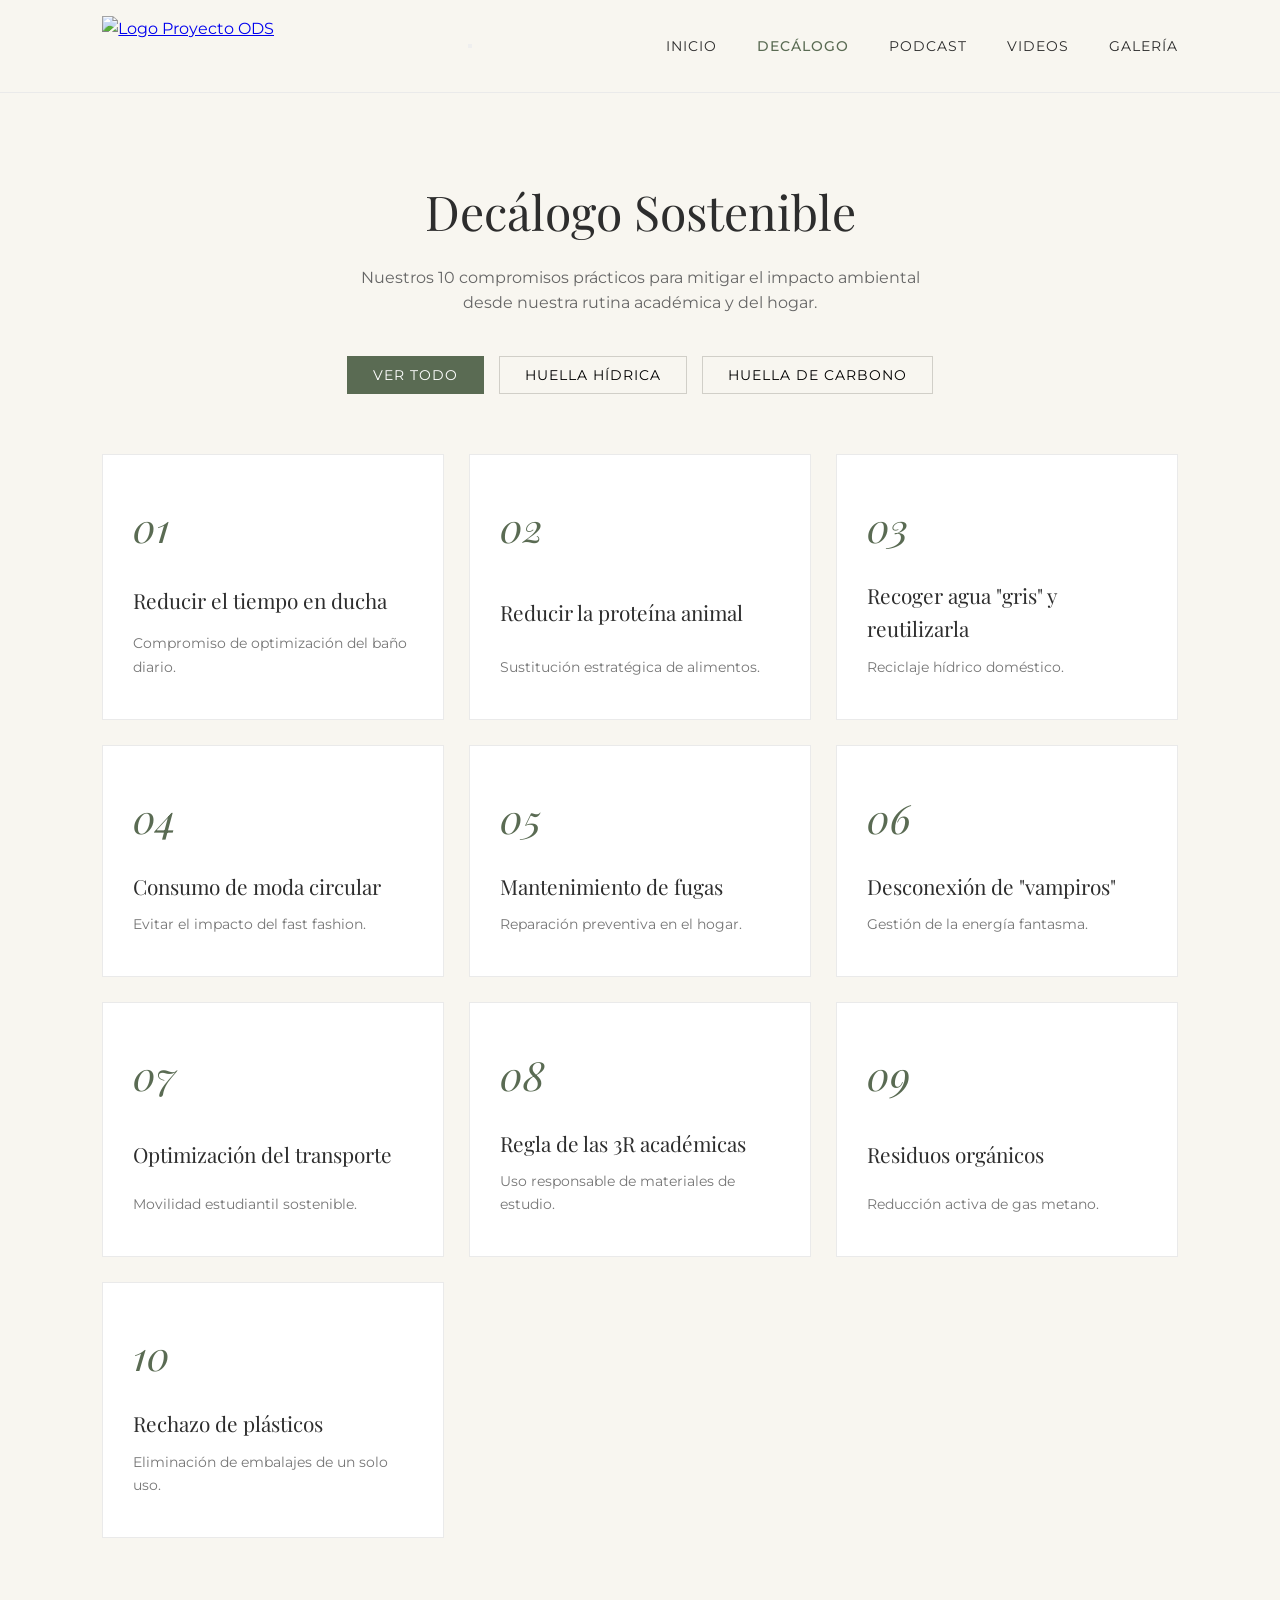
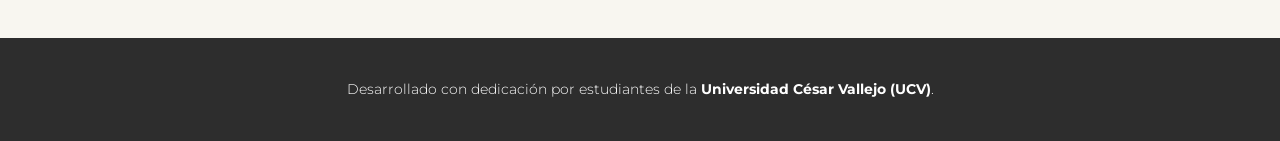
==== decalogos.html @ 7dec794d "Add files via upload" ====
<!DOCTYPE html>
<html lang="es">
<head>
    <meta charset="UTF-8">
    <meta name="viewport" content="width=device-width, initial-scale=1.0">
    <title>Nuestro Decálogo | Proyecto ODS</title>
    <link href="https://fonts.googleapis.com/css2?family=Playfair+Display:ital,wght@0,400;0,600;1,400&family=Montserrat:wght@300;400;500&display=swap" rel="stylesheet">
    <link rel="stylesheet" href="css/styles.css">
</head>
<body>

    <nav class="navbar">
        <div class="logo">
            <a href="index.html">
                <img src="assets/logo.png" alt="Logo Proyecto ODS" class="logo-img">
            </a>
        </div>
        
        <button class="menu-toggle" id="menu-toggle" aria-label="Abrir menú">
            <span class="bar"></span>
            <span class="bar"></span>
            <span class="bar"></span>
        </button>

        <ul class="nav-links" id="nav-links">
            <li>
                <a href="index.html">
                    <svg class="nav-icon" xmlns="http://www.w3.org/2000/svg" viewBox="0 0 24 24" fill="none" stroke="currentColor" stroke-width="1.5" stroke-linecap="round" stroke-linejoin="round"><path d="m3 9 9-7 9 7v11a2 2 0 0 1-2 2H5a2 2 0 0 1-2-2z"/><polyline points="9 22 9 12 15 12 15 22"/></svg>
                    <span class="nav-text">Inicio</span>
                </a>
            </li>
            <li>
                <a href="decalogos.html" class="active">
                    <svg class="nav-icon" xmlns="http://www.w3.org/2000/svg" viewBox="0 0 24 24" fill="none" stroke="currentColor" stroke-width="1.5" stroke-linecap="round" stroke-linejoin="round"><path d="M4 19.5v-15A2.5 2.5 0 0 1 6.5 2H20v20H6.5a2.5 2.5 0 0 1-2-2.5z"/><path d="M6 6h10M6 10h10"/></svg>
                    <span class="nav-text">Decálogo</span>
                </a>
            </li>
            <li>
                <a href="podcast.html">
                    <svg class="nav-icon" xmlns="http://www.w3.org/2000/svg" viewBox="0 0 24 24" fill="none" stroke="currentColor" stroke-width="1.5" stroke-linecap="round" stroke-linejoin="round"><path d="M12 2a3 3 0 0 0-3 3v7a3 3 0 0 0 6 0V5a3 3 0 0 0-3-3Z"/><path d="M19 10v1a7 7 0 0 1-14 0v-1"/><line x1="12" x2="12" y1="19" y2="22"/></svg>
                    <span class="nav-text">Podcast</span>
                </a>
            </li>
            <li>
                <a href="videos.html">
                    <svg class="nav-icon" xmlns="http://www.w3.org/2000/svg" viewBox="0 0 24 24" fill="none" stroke="currentColor" stroke-width="1.5" stroke-linecap="round" stroke-linejoin="round"><rect width="20" height="15" x="2" y="4" rx="2" ry="2"/><polygon points="10 9 15 11.5 10 14 10 9"/></svg>
                    <span class="nav-text">Videos</span>
                </a>
            </li>
            <li>
                <a href="galeria.html">
                    <svg class="nav-icon" xmlns="http://www.w3.org/2000/svg" viewBox="0 0 24 24" fill="none" stroke="currentColor" stroke-width="1.5" stroke-linecap="round" stroke-linejoin="round"><rect width="18" height="18" x="3" y="3" rx="2" ry="2"/><circle cx="9" cy="9" r="2"/><path d="m21 15-3.086-3.086a2 2 0 0 0-2.828 0L6 21"/></svg>
                    <span class="nav-text">Galería</span>
                </a>
            </li>
        </ul>
    </nav>
    <header class="decalogo-header">
        <h1>Decálogo Sostenible</h1>
        <p>Nuestros 10 compromisos prácticos para mitigar el impacto ambiental desde nuestra rutina académica y del hogar.</p>
        
        <div class="tabs-contenedor">
            <button class="tab-btn active" data-filter="todos">Ver Todo</button>
            <button class="tab-btn" data-filter="hidrica">Huella Hídrica</button>
            <button class="tab-btn" data-filter="carbono">Huella de Carbono</button>
        </div>
    </header>

    <section class="decalogo-section">
        <div class="decalogo-grid" id="decalogo-grid">
            
            <div class="decalogo-card" data-category="hidrica">
                <span class="card-numero">01</span>
                <h3>Reducir el tiempo en ducha</h3>
                <p class="resumen">Compromiso de optimización del baño diario.</p>
                <div class="detalle-oculto">
                    <p>Nos comprometemos a limitar el baño diario de 5 a 8 minutos, utilizando un temporizador o una canción de esa duración.</p>
                    <span class="badge">Huella Hídrica</span>
                </div>
            </div>

            <div class="decalogo-card" data-category="hidrica">
                <span class="card-numero">02</span>
                <h3>Reducir la proteína animal</h3>
                <p class="resumen">Sustitución estratégica de alimentos.</p>
                <div class="detalle-oculto">
                    <p>Nos comprometemos a sustituir la carne de res por legumbres ya que producir un kilo de ternera requiere aproximadamente 15,000 litros de agua (AQUAE Fundación, s.f.).</p>
                    <span class="badge">Huella Hídrica</span>
                </div>
            </div>

            <div class="decalogo-card" data-category="hidrica">
                <span class="card-numero">03</span>
                <h3>Recoger agua "gris" y reutilizarla</h3>
                <p class="resumen">Reciclaje hídrico doméstico.</p>
                <div class="detalle-oculto">
                    <p>Nos comprometemos a colocar un balde en la ducha mientras sale el agua caliente y usarla para regar plantas, limpiar pisos o descargar el inodoro, etc.</p>
                    <span class="badge">Huella Hídrica</span>
                </div>
            </div>

            <div class="decalogo-card" data-category="hidrica">
                <span class="card-numero">04</span>
                <h3>Consumo de moda circular</h3>
                <p class="resumen">Evitar el impacto del fast fashion.</p>
                <div class="detalle-oculto">
                    <p>Evitaremos la compra de prendas de ropa innecesarias. Según Guzmán (2022) "Un pantalón de mezclilla ocupa 10 mil litros de agua".</p>
                    <span class="badge">Huella Hídrica</span>
                </div>
            </div>

            <div class="decalogo-card" data-category="hidrica">
                <span class="card-numero">05</span>
                <h3>Mantenimiento de fugas</h3>
                <p class="resumen">Reparación preventiva en el hogar.</p>
                <div class="detalle-oculto">
                    <p>Revisaremos y repararemos cualquier goteo en grifos o tanques de inodoro. Una gota por segundo puede desperdiciar más de 4 litros al día.</p>
                    <span class="badge">Huella Hídrica</span>
                </div>
            </div>

            <div class="decalogo-card" data-category="carbono">
                <span class="card-numero">06</span>
                <h3>Desconexión de "vampiros"</h3>
                <p class="resumen">Gestión de la energía fantasma.</p>
                <div class="detalle-oculto">
                    <p>Nos comprometemos a desenchufar cargadores, laptops y electrodomésticos que no se estén usando.</p>
                    <span class="badge">Huella de Carbono</span>
                </div>
            </div>

            <div class="decalogo-card" data-category="carbono">
                <span class="card-numero">07</span>
                <h3>Optimización del transporte</h3>
                <p class="resumen">Movilidad estudiantil sostenible.</p>
                <div class="detalle-oculto">
                    <p>Nos comprometemos a priorizar el uso de bicicleta, caminata o transporte público para asistir a clases.</p>
                    <span class="badge">Huella de Carbono</span>
                </div>
            </div>

            <div class="decalogo-card" data-category="carbono">
                <span class="card-numero">08</span>
                <h3>Regla de las 3R académicas</h3>
                <p class="resumen">Uso responsable de materiales de estudio.</p>
                <div class="detalle-oculto">
                    <p>Utilizaremos libretas de papel reciclado, imprimir solo lo estrictamente necesario (siempre por ambas caras) y priorizar el uso de archivos digitales.</p>
                    <span class="badge">Huella de Carbono</span>
                </div>
            </div>

            <div class="decalogo-card" data-category="carbono">
                <span class="card-numero">09</span>
                <h3>Residuos orgánicos</h3>
                <p class="resumen">Reducción activa de gas metano.</p>
                <div class="detalle-oculto">
                    <p>Separaremos los residuos en casa e iniciaremos un compostero casero si el espacio lo permite, para reducir la producción de metano.</p>
                    <span class="badge">Huella de Carbono</span>
                </div>
            </div>

            <div class="decalogo-card" data-category="carbono">
                <span class="card-numero">10</span>
                <h3>Rechazo de plásticos</h3>
                <p class="resumen">Eliminación de embalajes de un solo uso.</p>
                <div class="detalle-oculto">
                    <p>Nos comprometemos a llevar siempre un kit reutilizable (botella de agua, cubiertos y bolsa de tela) para evitar la compra de productos envasados en plástico o poliestireno.</p>
                    <span class="badge">Huella de Carbono</span>
                </div>
            </div>

        </div>
    </section>

    <div class="decalogo-modal" id="decalogo-modal">
        <div class="modal-contenido">
            <button class="modal-cerrar">&times;</button>
            <span class="modal-numero" id="modal-numero">00</span>
            <h2 id="modal-titulo">Título del Compromiso</h2>
            <div class="modal-cuerpo" id="modal-cuerpo">
                </div>
            <span class="modal-badge" id="modal-badge">Categoría</span>
        </div>
    </div>

    <footer class="footer">
        <p>Desarrollado con dedicación por estudiantes de la <strong>Universidad César Vallejo (UCV)</strong>.</p>
    </footer>

    <script src="js/decalogo.js"></script>
</body>
</html>
---- css/styles.css ----
/* Variables de color y tipografía para mantener la elegancia */
:root {
    --bg-color: #F8F6F0; /* Crema suave */
    --text-color: #2D2D2D; /* Gris muy oscuro, casi negro */
    --accent-color: #5A6B53; /* Verde oliva oscuro y elegante */
    --font-titulos: 'Playfair Display', serif;
    --font-textos: 'Montserrat', sans-serif;
}

* {
    margin: 0;
    padding: 0;
    box-sizing: border-box;
}

body {
    background-color: var(--bg-color);
    color: var(--text-color);
    font-family: var(--font-textos);
    line-height: 1.6;
}

/* ================= NAVEGACIÓN ================= */
.navbar {
    display: flex;
    justify-content: space-between;
    align-items: center;
    padding: 16px 8%; /* Reducimos ligeramente el padding vertical para centrar el logo */
    background-color: var(--bg-color);
    border-bottom: 1px solid #EAEAEA; /* Una línea sutil divisoria estilo museo */
}

/* Control del tamaño y proporción del logo */
.logo-img {
    height: 60px;      /* Altura ideal para que se vea fino y no ocupe demasiado espacio */
    width: auto;       /* Hace que el ancho se adapte automáticamente sin deformar la imagen */
    display: block;
    transition: transform 0.3s ease;
}

/* Efecto sutil al pasar el mouse sobre el logo */
.logo-img:hover {
    transform: scale(1.02);
}

.nav-links {
    display: flex;
    list-style: none;
    gap: 40px; /* Espaciado entre enlaces */
}

.nav-links a {
    text-decoration: none;
    color: var(--text-color);
    font-size: 0.9rem;
    letter-spacing: 1px;
    text-transform: uppercase;
    transition: color 0.3s ease;
}

.nav-links a:hover, .nav-links a.active {
    color: var(--accent-color);
    font-weight: 500;
}
/* Ocultamos los íconos de navegación en pantallas de escritorio */
.nav-icon {
    display: none;
}

/* ================= HERO SECTION ================= */
/* ================= HERO SECTION (CROSS-FADE ELEGANTE) ================= */
.hero {
    position: relative;
    height: 80vh;
    display: flex;
    justify-content: center;
    align-items: center;
    text-align: center;
    overflow: hidden; /* Evita que las imágenes se desborden */
}

.hero-slides {
    position: absolute;
    top: 0; left: 0;
    width: 100%; height: 100%;
    z-index: 1; /* Al fondo de todo */
}

.slide {
    position: absolute;
    top: 0; left: 0;
    width: 100%; height: 100%;
    background-size: cover;
    background-position: center;
    opacity: 0; /* Totalmente invisibles por defecto */
    transition: opacity 2s ease-in-out; /* Aquí se define la finura y lentitud del cambio */
}

.slide.active {
    opacity: 1; /* Solo la imagen con la clase 'active' se desvanece a la vista */
}

.hero-overlay {
    position: absolute;
    top: 0; left: 0; width: 100%; height: 100%;
    background-color: rgba(0, 0, 0, 0.35); 
    z-index: 2; /* Por encima de las imágenes, por debajo del texto */
}

.hero-content {
    position: relative;
    z-index: 3; /* Al frente de todo para que sea clickeable y legible */
    color: #ffffff;
    max-width: 800px;
    padding: 20px;
}

.hero-title {
    font-family: var(--font-titulos);
    font-size: 4rem;
    font-weight: 400;
    margin-bottom: 20px;
}

.hero-subtitle {
    font-size: 1.2rem;
    font-weight: 300;
    margin-bottom: 40px;
}

.btn-primario {
    display: inline-block;
    padding: 15px 35px;
    background-color: transparent;
    color: #fff;
    border: 1px solid #fff;
    text-decoration: none;
    text-transform: uppercase;
    letter-spacing: 2px;
    font-size: 0.8rem;
    transition: all 0.4s ease;
}

.btn-primario:hover {
    background-color: #fff;
    color: var(--text-color);
}

/* ================= INTRO (TARJETAS) ================= */
.intro-section {
    padding: 100px 8%;
    text-align: center;
}

.intro-header h2 {
    font-family: var(--font-titulos);
    font-size: 2.5rem;
    font-weight: 400;
    margin-bottom: 60px;
}

.intro-columnas {
    display: flex;
    justify-content: space-between;
    gap: 30px; /* Espacio entre tarjetas */
}

/* Diseño de la tarjeta elegante */
.tarjeta-intro {
    flex: 1;
    background-color: #fff;
    border: 1px solid #EAEAEA;
    text-align: left;
    transition: transform 0.4s ease, box-shadow 0.4s ease;
}

.tarjeta-intro:hover {
    transform: translateY(-8px);
    box-shadow: 0 15px 30px rgba(0,0,0,0.08);
}

/* La imagen de la tarjeta */
.tarjeta-intro img {
    width: 100%;
    height: 220px;
    object-fit: cover; /* Para que la imagen no se deforme */
    display: block;
}

.tarjeta-contenido {
    padding: 25px;
}

.tarjeta-contenido h3 {
    font-family: var(--font-titulos);
    font-size: 1.4rem;
    margin-bottom: 15px;
    color: var(--text-color);
}

.tarjeta-contenido p {
    font-size: 0.95rem;
    color: #555;
}

/* ================= GRID ODS (ÍCONOS OFICIALES) ================= */
.ods-section {
    padding: 40px 8% 100px;
    text-align: center;
    background-color: #fff;
}

.ods-titulo {
    font-family: var(--font-titulos);
    font-size: 2.5rem;
    margin-bottom: 50px;
}

.ods-grid {
    display: grid;
    /* Las hacemos un poco más grandes para que luzcan los íconos */
    grid-template-columns: repeat(auto-fit, minmax(150px, 1fr));
    gap: 15px;
}

.ods-card {
    background-color: transparent; /* Quitamos el fondo blanco */
    border: none; /* Quitamos bordes */
    padding: 0;
    cursor: pointer;
    transition: transform 0.3s ease, filter 0.3s ease;
    border-radius: 3px;
    overflow: hidden; /* Evita que la imagen se salga del borde redondeado */
}

/* Efecto hover elegante para los íconos */
.ods-card:hover {
    transform: scale(1.05); /* Se agranda un poquito */
    filter: brightness(1.1); /* Se ilumina un poco */
}

.ods-icono {
    width: 100%;
    height: auto;
    display: block;
}

/* ================= FOOTER ================= */
.footer {
    background-color: var(--text-color);
    color: #fff;
    text-align: center;
    padding: 40px 20px;
    font-size: 0.9rem;
    font-weight: 300;
}

/* ================= SECCIÓN DECÁLOGO ================= */
.decalogo-header {
    text-align: center;
    padding: 80px 8% 40px;
    background-color: var(--bg-color);
}

.decalogo-header h1 {
    font-family: var(--font-titulos);
    font-size: 3rem;
    font-weight: 400;
    margin-bottom: 15px;
}

.decalogo-header p {
    max-width: 600px;
    margin: 0 auto 40px;
    font-size: 1rem;
    color: #666;
}

/* Contenedor de Pestañas (Botones) */
.tabs-contenedor {
    display: flex;
    justify-content: center;
    gap: 15px;
}

.tab-btn {
    padding: 10px 25px;
    background-color: transparent;
    border: 1px solid #D1CFC8;
    font-family: var(--font-textos);
    font-size: 0.85rem;
    text-transform: uppercase;
    letter-spacing: 1px;
    cursor: pointer;
    transition: all 0.3s ease;
}

.tab-btn:hover, .tab-btn.active {
    background-color: var(--accent-color);
    color: #fff;
    border-color: var(--accent-color);
}

/* Cuadrícula de Compromisos */
.decalogo-section {
    padding: 20px 8% 100px;
}

.decalogo-grid {
    display: grid;
    grid-template-columns: repeat(auto-fit, minmax(280px, 1fr));
    gap: 25px;
}

.decalogo-card {
    background-color: #fff;
    border: 1px solid #EAEAEA;
    padding: 40px 30px;
    display: flex;
    flex-direction: column;
    justify-content: space-between;
    cursor: pointer;
    transition: all 0.4s cubic-bezier(0.16, 1, 0.3, 1);
}

.decalogo-card:hover {
    transform: translateY(-5px);
    border-color: var(--accent-color);
    box-shadow: 0 20px 40px rgba(90, 107, 83, 0.05);
}

.card-numero {
    font-family: var(--font-titulos);
    font-size: 2.5rem;
    color: var(--accent-color);
    font-style: italic;
    margin-bottom: 20px;
    display: block;
}

.decalogo-card h3 {
    font-family: var(--font-titulos);
    font-size: 1.3rem;
    font-weight: 400;
    margin-bottom: 10px;
    color: var(--text-color);
}

.decalogo-card .resumen {
    font-size: 0.9rem;
    color: #777;
}

/* Ocultamos el bloque largo de información en la tarjeta principal */
.detalle-oculto {
    display: none;
}

/* ================= MODAL INTERACTIVO ESTILO MUSEO ================= */
.decalogo-modal {
    position: fixed;
    top: 0; left: 0;
    width: 100%; height: 100%;
    background-color: rgba(0, 0, 0, 0.4);
    backdrop-filter: blur(4px); /* Difumina suavemente el fondo */
    display: flex;
    justify-content: center;
    align-items: center;
    z-index: 1000;
    opacity: 0;
    pointer-events: none;
    transition: opacity 0.4s ease;
}

.decalogo-modal.open {
    opacity: 1;
    pointer-events: auto;
}

.modal-contenido {
    background-color: var(--bg-color);
    padding: 60px 50px;
    max-width: 550px;
    width: 90%;
    position: relative;
    border: 1px solid #D1CFC8;
    transform: translateY(30px);
    transition: transform 0.4s cubic-bezier(0.16, 1, 0.3, 1);
    text-align: left;
}

.decalogo-modal.open .modal-contenido {
    transform: translateY(0);
}

.modal-cerrar {
    position: absolute;
    top: 20px; right: 25px;
    background: none; border: none;
    font-size: 2rem; cursor: pointer;
    color: #999;
}

.modal-numero {
    font-family: var(--font-titulos);
    font-size: 4rem;
    font-style: italic;
    color: var(--accent-color);
    opacity: 0.3;
    line-height: 1;
    margin-bottom: 10px;
    display: block;
}

#modal-titulo {
    font-family: var(--font-titulos);
    font-size: 2rem;
    font-weight: 400;
    margin-bottom: 20px;
    color: var(--text-color);
}

.modal-cuerpo p {
    font-size: 1.05rem;
    color: #444;
    line-height: 1.7;
    margin-bottom: 30px;
}

.modal-badge {
    display: inline-block;
    padding: 6px 16px;
    background-color: var(--accent-color);
    color: #fff;
    font-size: 0.75rem;
    text-transform: uppercase;
    letter-spacing: 1px;
}


/* ================= SECCIÓN PODCAST (SPLIT LAYOUT) ================= */
.podcast-container {
    display: flex;
    min-height: calc(100vh - 86px - 70px); /* Ajuste dinámico restando Navbar y Footer */
    background-color: var(--bg-color);
}

/* Bloque de Imagen Ocupa el 45% exacto */
.podcast-cover-wrapper {
    flex: 0 0 45%;
    position: relative;
    overflow: hidden;
    background-color: #1a1a1a;
}

.podcast-cover {
    width: 100%;
    height: 100%;
    position: relative;
}

.podcast-cover img {
    width: 100%;
    height: 100%;
    object-fit: cover;
    transition: transform 1.2s cubic-bezier(0.16, 1, 0.3, 1);
}

/* Efecto dramático de exposición al pasar el mouse por la sección */
.podcast-container:hover .podcast-cover img {
    transform: scale(1.04);
}

.cover-overlay {
    position: absolute;
    top: 0; left: 0;
    width: 100%; height: 100%;
    background: linear-gradient(to right, rgba(0,0,0,0.2), transparent);
    pointer-events: none;
}

/* Bloque de Contenido Ocupa el 55% */
.podcast-content {
    flex: 0 0 55%;
    padding: 80px 8%;
    display: flex;
    flex-direction: column;
    justify-content: center;
}

.podcast-tag {
    font-size: 0.75rem;
    text-transform: uppercase;
    letter-spacing: 2px;
    color: var(--accent-color);
    font-weight: 500;
    margin-bottom: 15px;
    display: block;
}

.podcast-titulo {
    font-family: var(--font-titulos);
    font-size: 2.6rem;
    font-weight: 400;
    line-height: 1.25;
    margin-bottom: 20px;
    color: var(--text-color);
}

.podcast-meta {
    font-size: 0.85rem;
    color: #777;
    margin-bottom: 30px;
}

.meta-separador {
    margin: 0 10px;
    color: #D1CFC8;
}

.podcast-descripcion {
    font-size: 1.05rem;
    line-height: 1.7;
    color: #444;
    margin-bottom: 45px;
    max-width: 580px;
}

/* ================= REPRODUCTOR MINIMALISTA CUSTOM ================= */
.custom-player {
    background-color: #fff;
    border: 1px solid #EAEAEA;
    padding: 25px 30px;
    max-width: 580px;
    box-shadow: 0 10px 30px rgba(0,0,0,0.02);
}

.player-controles {
    display: flex;
    align-items: center;
    gap: 20px;
}

/* Botón Play Redondo Minimalista */
.player-btn {
    width: 45px;
    height: 45px;
    border-radius: 50%;
    border: none;
    background-color: var(--accent-color);
    cursor: pointer;
    display: flex;
    justify-content: center;
    align-items: center;
    transition: all 0.3s ease;
}

.player-btn:hover {
    background-color: var(--text-color);
    transform: scale(1.05);
}

.player-btn svg {
    width: 18px;
    height: 18px;
    fill: #fff;
}

/* Barra de Tiempo Interactiva */
.progreso-contenedor {
    flex: 1;
    cursor: pointer;
    padding: 10px 0; /* Área de click aumentada */
}

.progreso-linea {
    width: 100%;
    height: 3px;
    background-color: #E8E6E0;
    position: relative;
}

.progreso-actual {
    height: 100%;
    width: 0%;
    background-color: var(--accent-color);
    position: absolute;
    top: 0; left: 0;
    transition: width 0.1s linear;
}

/* Contadores numéricos */
.player-tiempo {
    font-family: var(--font-textos);
    font-size: 0.85rem;
    color: #666;
    display: flex;
    gap: 4px;
    min-width: 80px;
    justify-content: flex-end;
}

.hidden {
    display: none !important;
}

/* Responsive para Pantallas Medianas/Pequeñas */
@media (max-width: 992px) {
    .podcast-container {
        flex-direction: column;
    }
    .podcast-cover-wrapper, .podcast-content {
        flex: 0 0 100%;
    }
    .podcast-cover-wrapper {
        height: 350px;
    }
    .podcast-content {
        padding: 50px 8%;
    }
}


/* ================= SECCIÓN VIDEOS (SIMETRÍA PREMIUM) ================= */
.videos-container {
    padding: 80px 8% 120px;
    background-color: var(--bg-color);
    text-align: center;
}

.videos-header {
    margin-bottom: 60px;
}

.videos-tag {
    font-size: 0.75rem;
    text-transform: uppercase;
    letter-spacing: 2px;
    color: var(--accent-color);
    font-weight: 500;
    margin-bottom: 15px;
    display: block;
}

.videos-header h1 {
    font-family: var(--font-titulos);
    font-size: 3rem;
    font-weight: 400;
    margin-bottom: 20px;
}

.videos-header p {
    max-width: 650px;
    margin: 0 auto;
    font-size: 1.05rem;
    color: #555;
    line-height: 1.7;
}

/* Grilla fija de dos columnas idénticas */
.videos-grid {
    display: grid;
    grid-template-columns: repeat(2, 1fr);
    gap: 40px;
    max-width: 1150px;
    margin: 0 auto;
}

.video-card {
    background-color: #fff;
    border: 1px solid #EAEAEA;
    text-align: left;
    cursor: pointer;
    transition: transform 0.4s cubic-bezier(0.16, 1, 0.3, 1), box-shadow 0.4s ease;
}

.video-card:hover {
    transform: translateY(-6px);
    box-shadow: 0 15px 35px rgba(0, 0, 0, 0.04);
}

/* Forzar proporción 16:9 exacta sin importar el tamaño de pantalla */
.video-thumbnail-wrapper {
    position: relative;
    width: 100%;
    padding-top: 56.25%; /* Relación de aspecto clásica 16:9 */
    overflow: hidden;
    background-color: #000;
}

.video-thumbnail {
    position: absolute;
    top: 0; left: 0;
    width: 100%; height: 100%;
    object-fit: cover;
    transition: transform 0.8s cubic-bezier(0.16, 1, 0.3, 1);
}

.video-card:hover .video-thumbnail {
    transform: scale(1.04);
}

/* Filtro translúcido sobre el póster */
.video-overlay-card {
    position: absolute;
    top: 0; left: 0;
    width: 100%; height: 100%;
    background-color: rgba(0, 0, 0, 0.2);
    display: flex;
    justify-content: center;
    align-items: center;
    transition: background-color 0.3s ease;
}

.video-card:hover .video-overlay-card {
    background-color: rgba(0, 0, 0, 0.4);
}

/* Botón de Play Flotante */
.play-icon-circle {
    width: 65px;
    height: 65px;
    border-radius: 50%;
    background-color: rgba(255, 255, 255, 0.95);
    display: flex;
    justify-content: center;
    align-items: center;
    transition: all 0.3s cubic-bezier(0.16, 1, 0.3, 1);
    box-shadow: 0 6px 20px rgba(0,0,0,0.15);
}

.video-card:hover .play-icon-circle {
    transform: scale(1.1);
    background-color: var(--accent-color);
}

.play-icon-circle svg {
    width: 24px;
    height: 24px;
    fill: var(--text-color);
    margin-left: 4px; /* Pequeño ajuste geométrico para centrar el triángulo */
    transition: fill 0.3s ease;
}

.video-card:hover .play-icon-circle svg {
    fill: #fff;
}

.video-info {
    padding: 30px;
}

.video-info h3 {
    font-family: var(--font-titulos);
    font-size: 1.4rem;
    font-weight: 400;
    margin-bottom: 12px;
    color: var(--text-color);
}

.video-info p {
    font-size: 0.95rem;
    color: #666;
    line-height: 1.6;
}

/* ================= REGISTRO LIGHTBOX (MODAL DE VIDEO) ================= */
.video-lightbox {
    position: fixed;
    top: 0; left: 0;
    width: 100%; height: 100%;
    background-color: rgba(0, 0, 0, 0.65);
    backdrop-filter: blur(8px);
    display: flex;
    justify-content: center;
    align-items: center;
    z-index: 2000;
    opacity: 0;
    pointer-events: none;
    transition: opacity 0.4s ease;
}

.video-lightbox.open {
    opacity: 1;
    pointer-events: auto;
}

.lightbox-content {
    width: 90%;
    max-width: 950px;
    position: relative;
    transform: scale(0.95);
    transition: transform 0.4s cubic-bezier(0.16, 1, 0.3, 1);
}

.video-lightbox.open .lightbox-content {
    transform: scale(1);
}

.lightbox-close {
    position: absolute;
    top: -45px; right: 0;
    background: none; border: none;
    color: #fff; font-size: 2.5rem;
    cursor: pointer;
    line-height: 1;
    transition: color 0.3s ease;
}

.lightbox-close:hover {
    color: var(--accent-color);
}

.video-wrapper-iframe {
    position: relative;
    padding-top: 56.25%; /* Mantiene 16:9 en el reproductor */
    background-color: #000;
    box-shadow: 0 30px 60px rgba(0,0,0,0.4);
}

.video-wrapper-iframe iframe {
    position: absolute;
    top: 0; left: 0;
    width: 100%; height: 100%;
    border: 0;
}

/* Adaptación para pantallas móviles */
@media (max-width: 768px) {
    .videos-grid {
        grid-template-columns: 1fr;
        gap: 30px;
    }
    .video-info {
        padding: 20px;
    }
}


/* ================= SECCIÓN GALERÍA (MUSEUM MOSAIC) ================= */
.galeria-header {
    text-align: center;
    padding: 80px 8% 40px;
    background-color: var(--bg-color);
}

.galeria-tag {
    font-size: 0.75rem;
    text-transform: uppercase;
    letter-spacing: 2px;
    color: var(--accent-color);
    font-weight: 500;
    margin-bottom: 15px;
    display: block;
}

.galeria-header h1 {
    font-family: var(--font-titulos);
    font-size: 3rem;
    font-weight: 400;
    margin-bottom: 20px;
}

.galeria-header p {
    max-width: 650px;
    margin: 0 auto 40px;
    font-size: 1.05rem;
    color: #555;
    line-height: 1.7;
}

/* Botones de Categorías */
.galeria-filtros {
    display: flex;
    justify-content: center;
    gap: 12px;
    flex-wrap: wrap;
}

.filtro-btn {
    padding: 8px 22px;
    background: transparent;
    border: 1px solid #D1CFC8;
    font-family: var(--font-textos);
    font-size: 0.8rem;
    text-transform: uppercase;
    letter-spacing: 1px;
    cursor: pointer;
    transition: all 0.3s ease;
}

.filtro-btn:hover, .filtro-btn.active {
    background-color: var(--text-color);
    color: #fff;
    border-color: var(--text-color);
}

/* Configuración Bento Grid / Mosaic */
.galeria-section {
    padding: 20px 8% 120px;
    background-color: var(--bg-color);
}

.galeria-grid {
    display: grid;
    grid-template-columns: repeat(auto-fill, minmax(320px, 1fr));
    grid-auto-rows: 280px; /* Altura base del bloque */
    gap: 25px;
    max-width: 1200px;
    margin: 0 auto;
}

/* Modificadores estructurales de asimetría */
.galeria-item {
    position: relative;
    overflow: hidden;
    background-color: #EAEAEA;
    transition: opacity 0.4s ease, transform 0.4s ease;
}

@media (min-width: 768px) {
    .item-wide {
        grid-column: span 2; /* Ocupa dos columnas */
    }
    .item-tall {
        grid-row: span 2; /* Ocupa dos filas de altura */
    }
}

.img-wrapper {
    width: 100%; height: 100%;
    position: relative;
    cursor: pointer;
}

.img-wrapper img {
    width: 100%; height: 100%;
    object-fit: cover;
    display: block;
    transition: transform 0.8s cubic-bezier(0.16, 1, 0.3, 1);
}

/* Capa de información oculta que sube suavemente */
.item-overlay {
    position: absolute;
    top: 0; left: 0;
    width: 100%; height: 100%;
    background: linear-gradient(to top, rgba(0,0,0,0.7) 0%, rgba(0,0,0,0.1) 60%, transparent 100%);
    display: flex;
    align-items: flex-end;
    padding: 30px;
    opacity: 0;
    transition: opacity 0.4s ease;
}

.item-info {
    transform: translateY(15px);
    transition: transform 0.4s cubic-bezier(0.16, 1, 0.3, 1);
    color: #fff;
}

.item-cat {
    font-size: 0.7rem;
    text-transform: uppercase;
    letter-spacing: 1.5px;
    color: #C0CBB7; /* Tono verde oliva suave */
    display: block;
    margin-bottom: 5px;
}

.item-info h3 {
    font-family: var(--font-titulos);
    font-size: 1.4rem;
    font-weight: 400;
    margin-bottom: 5px;
}

.item-fecha {
    font-size: 0.75rem;
    opacity: 0.7;
    font-style: italic;
}

/* Efectos Hover combinados */
.galeria-item:hover .img-wrapper img {
    transform: scale(1.05);
}

.galeria-item:hover .item-overlay {
    opacity: 1;
}

.galeria-item:hover .item-info {
    transform: translateY(0);
}

/* ================= LIGHTBOX FOTOGRÁFICO AVANZADO ================= */
.galeria-lightbox {
    position: fixed;
    top: 0; left: 0;
    width: 100%; height: 100%;
    background-color: rgba(247, 245, 240, 0.85); /* Fondo claro de museo */
    backdrop-filter: blur(15px); /* Desenfoque extremo ultra elegante */
    display: flex;
    justify-content: center;
    align-items: center;
    z-index: 3000;
    opacity: 0;
    pointer-events: none;
    transition: opacity 0.5s ease;
}

.galeria-lightbox.open {
    opacity: 1;
    pointer-events: auto;
}

.lightbox-close {
    position: absolute;
    top: 30px; right: 40px;
    background: none; border: none;
    font-size: 3rem; font-weight: 300;
    cursor: pointer; color: var(--text-color);
    transition: transform 0.3s ease;
}

.lightbox-close:hover {
    transform: rotate(90deg);
}

/* Caja contenedora: Diseño limpio tipo Portfolio */
.lightbox-box {
    background-color: #fff;
    border: 1px solid #E2E0D9;
    max-width: 1000px;
    width: 90%;
    display: flex;
    box-shadow: 0 40px 90px rgba(0,0,0,0.08);
    transform: scale(0.97);
    transition: transform 0.5s cubic-bezier(0.16, 1, 0.3, 1);
}

.galeria-lightbox.open .lightbox-box {
    transform: scale(1);
}

#lightbox-img {
    width: 60%;
    max-height: 75vh;
    object-fit: cover;
    background-color: #f2f2f2;
}

.lightbox-caption {
    width: 40%;
    padding: 50px;
    display: flex;
    flex-direction: column;
    justify-content: center;
    text-align: left;
    border-left: 1px solid #E2E0D9;
}

.caption-cat {
    font-size: 0.75rem;
    text-transform: uppercase;
    letter-spacing: 2px;
    color: var(--accent-color);
    margin-bottom: 15px;
    display: block;
    font-weight: 500;
}

#lightbox-titulo {
    font-family: var(--font-titulos);
    font-size: 2.2rem;
    font-weight: 400;
    line-height: 1.2;
    margin-bottom: 20px;
    color: var(--text-color);
}

#lightbox-desc {
    font-size: 0.95rem;
    line-height: 1.6;
    color: #555;
    margin-bottom: 30px;
}

.caption-fecha {
    font-size: 0.85rem;
    color: #999;
    font-style: italic;
}

/* Ajustes Responsive para la Ficha Técnica */
@media (max-width: 850px) {
    .lightbox-box {
        flex-direction: column;
    }
    #lightbox-img {
        width: 100%;
        height: 40vh;
    }
    .lightbox-caption {
        width: 100%;
        padding: 30px;
        border-left: none;
        border-top: 1px solid #E2E0D9;
    }
    #lightbox-titulo {
        font-size: 1.6rem;
    }
}


/* ================= MODAL DE EXHIBICIÓN ODS (TAMAÑO REDUCIDO PREMIUM) ================= */
.ods-lightbox {
    position: fixed;
    top: 0; left: 0;
    width: 100%; height: 100%;
    background-color: rgba(248, 246, 240, 0.85); /* Tono crema de tu sitio */
    backdrop-filter: blur(12px);
    display: flex;
    justify-content: center;
    align-items: center;
    z-index: 3000;
    opacity: 0;
    pointer-events: none;
    transition: opacity 0.4s ease;
}

.ods-lightbox.open {
    opacity: 1;
    pointer-events: auto;
}

.ods-close-btn {
    position: absolute;
    top: 25px; right: 35px;
    background: none; border: none;
    font-size: 2.8rem; font-weight: 200;
    cursor: pointer;
    color: var(--text-color);
    transition: transform 0.3s ease;
}

.ods-close-btn:hover {
    transform: rotate(90deg);
}

/* Caja de Proporciones Reducidas y Elegantes */
.ods-modal-box {
    background-color: #fff;
    border: 1px solid #E2E0D9;
    max-width: 820px; /* Tamaño reducido de alta gama */
    width: 90%;
    display: flex;
    box-shadow: 0 30px 70px rgba(0,0,0,0.05);
    transform: scale(0.98);
    transition: transform 0.4s cubic-bezier(0.16, 1, 0.3, 1);
}

.ods-lightbox.open .ods-modal-box {
    transform: scale(1);
}

/* Equilibrio exacto del 50% */
.ods-modal-media {
    width: 50%;
    background-color: #FAF9F5;
    display: flex;
    align-items: center;
    justify-content: center;
    overflow: hidden;
}

#modal-ods-img {
    width: 100%;
    height: 100%;
    object-fit: cover;
    display: block;
}

/* Ficha descriptiva compacta */
.ods-modal-caption {
    width: 50%;
    padding: 35px 40px; /* Reducción de espaciados internos */
    display: flex;
    flex-direction: column;
    justify-content: center;
    text-align: left;
    border-left: 1px solid #E2E0D9;
}

.ods-badge {
    font-size: 0.7rem;
    text-transform: uppercase;
    letter-spacing: 2px;
    color: var(--accent-color);
    margin-bottom: 10px;
    display: block;
    font-weight: 500;
}

#modal-ods-titulo {
    font-family: var(--font-titulos);
    font-size: 1.6rem; /* Tipografía más fina y contenida */
    font-weight: 400;
    line-height: 1.25;
    color: var(--text-color);
    margin-bottom: 12px;
}

.ods-divider {
    width: 35px;
    height: 1px;
    background-color: var(--accent-color);
    margin-bottom: 20px;
}

.ods-modal-caption h3 {
    font-family: var(--font-textos);
    font-size: 0.7rem;
    text-transform: uppercase;
    letter-spacing: 1px;
    color: #888;
    margin-bottom: 6px;
}

.ods-meta-text {
    font-size: 0.9rem;
    line-height: 1.5;
    color: var(--text-color);
    margin-bottom: 20px;
}

.ods-detalle-text {
    font-size: 0.85rem;
    line-height: 1.5;
    color: #666;
    font-style: italic;
}

/* Responsividad para pantallas móviles */
@media (max-width: 768px) {
    .ods-modal-box {
        flex-direction: column;
        max-height: 80vh;
        overflow-y: auto;
    }
    .ods-modal-media {
        width: 100%;
        height: 28vh;
    }
    .ods-modal-caption {
        width: 100%;
        padding: 25px;
        border-left: none;
        border-top: 1px solid #E2E0D9;
    }
    #modal-ods-titulo {
        font-size: 1.4rem;
    }
}


/* ================= RESPONSIVE DESIGN (Celulares) ================= */
@media (max-width: 768px) {
    .intro-columnas {
        flex-direction: column; /* Pasa de horizontal a vertical en móviles */
    }
    .hero-title {
        font-size: 2.5rem;
    }
    .nav-links {
        display: none; /* Aquí luego puedes implementar un menú hamburguesa */
    }
}

/* ================= RESPONSIVE: MÓVILES (ESTILO APP PREMIUM) ================= */
@media (max-width: 768px) {
    
    /* Ocultamos el botón de hamburguesa sobrante */
    .menu-toggle {
        display: none !important;
    }

    /* Ajustamos la barra superior para que el logo luzca como una firma de museo */
    .navbar {
        padding: 14px 5%;
        justify-content: center;
        border-bottom: 1px solid #EAEAEA;
    }

    /* Construcción de la barra inferior fija */
    .nav-links {
        position: fixed;
        bottom: 0;
        left: 0;
        width: 100%;
        height: 68px; /* Un poco más alto para dar respiro al conjunto ícono+texto */
        background-color: rgba(248, 246, 240, 0.96); /* Crema institucional */
        backdrop-filter: blur(12px); /* Esmerilado sutil */
        border-top: 1px solid #E4E2DA; /* Separador fino armónico */
        display: flex !important;
        flex-direction: row; 
        justify-content: space-around; 
        align-items: center;
        padding: 0 8px;
        margin: 0;
        z-index: 9999;
    }

    .nav-links li {
        width: auto;
        margin: 0;
        opacity: 1 !important;
        transform: none !important;
    }

    /* Convertimos el enlace en un contenedor vertical centrado */
    .nav-links a {
        display: flex;
        flex-direction: column;
        align-items: center;
        justify-content: center;
        gap: 5px; /* Espaciado interno perfecto entre el ícono y el texto */
        color: #7A7872; /* Gris intermedio sofisticado para el estado reposo */
        text-decoration: none;
        padding: 6px 0;
        transition: color 0.3s ease;
        border-bottom: none !important;
    }

    /* Hacemos visibles los íconos y controlamos sus dimensiones finas */
    .nav-icon {
        display: block;
        width: 20px;
        height: 20px;
        stroke: currentColor; /* Obliga al ícono a heredar el color del texto */
        transition: stroke 0.3s ease;
    }

    /* Tipografía micro-ajustada para los rótulos */
    .nav-text {
        font-family: var(--font-textos);
        font-size: 0.62rem; /* Tamaño compacto ultra elegante */
        font-weight: 500;
        text-transform: uppercase;
        letter-spacing: 0.8px;
    }

    /* Estado Activo: Cuando el usuario está parado en esa página */
    .nav-links a.active {
        color: var(--accent-color); /* Cambia texto e ícono al verde oliva selecto */
    }
    
    .nav-links a.active .nav-text {
        font-weight: 700; /* Le da un ligero peso visual extra sin romper el esquema */
    }

    /* Colchón preventivo inferior para evitar superposiciones con contenidos */
    body {
        padding-bottom: 75px;
    }
}
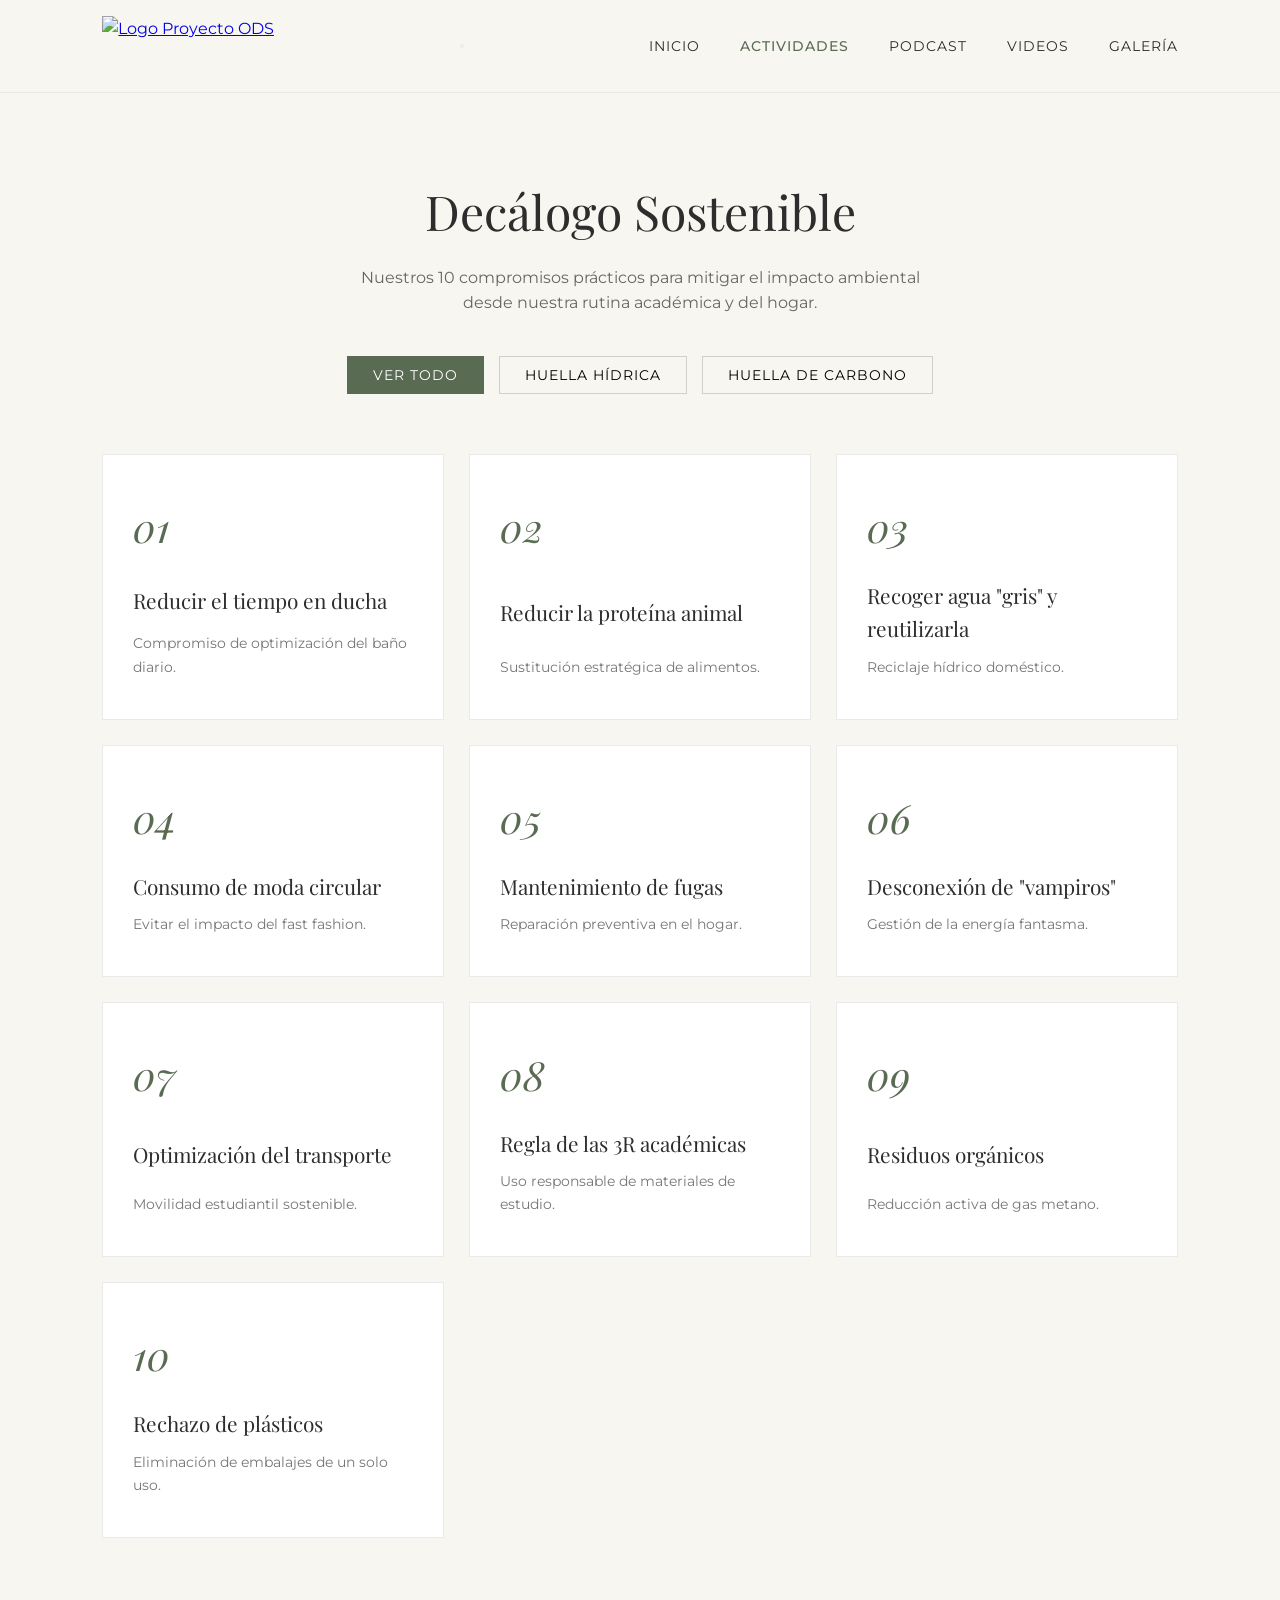
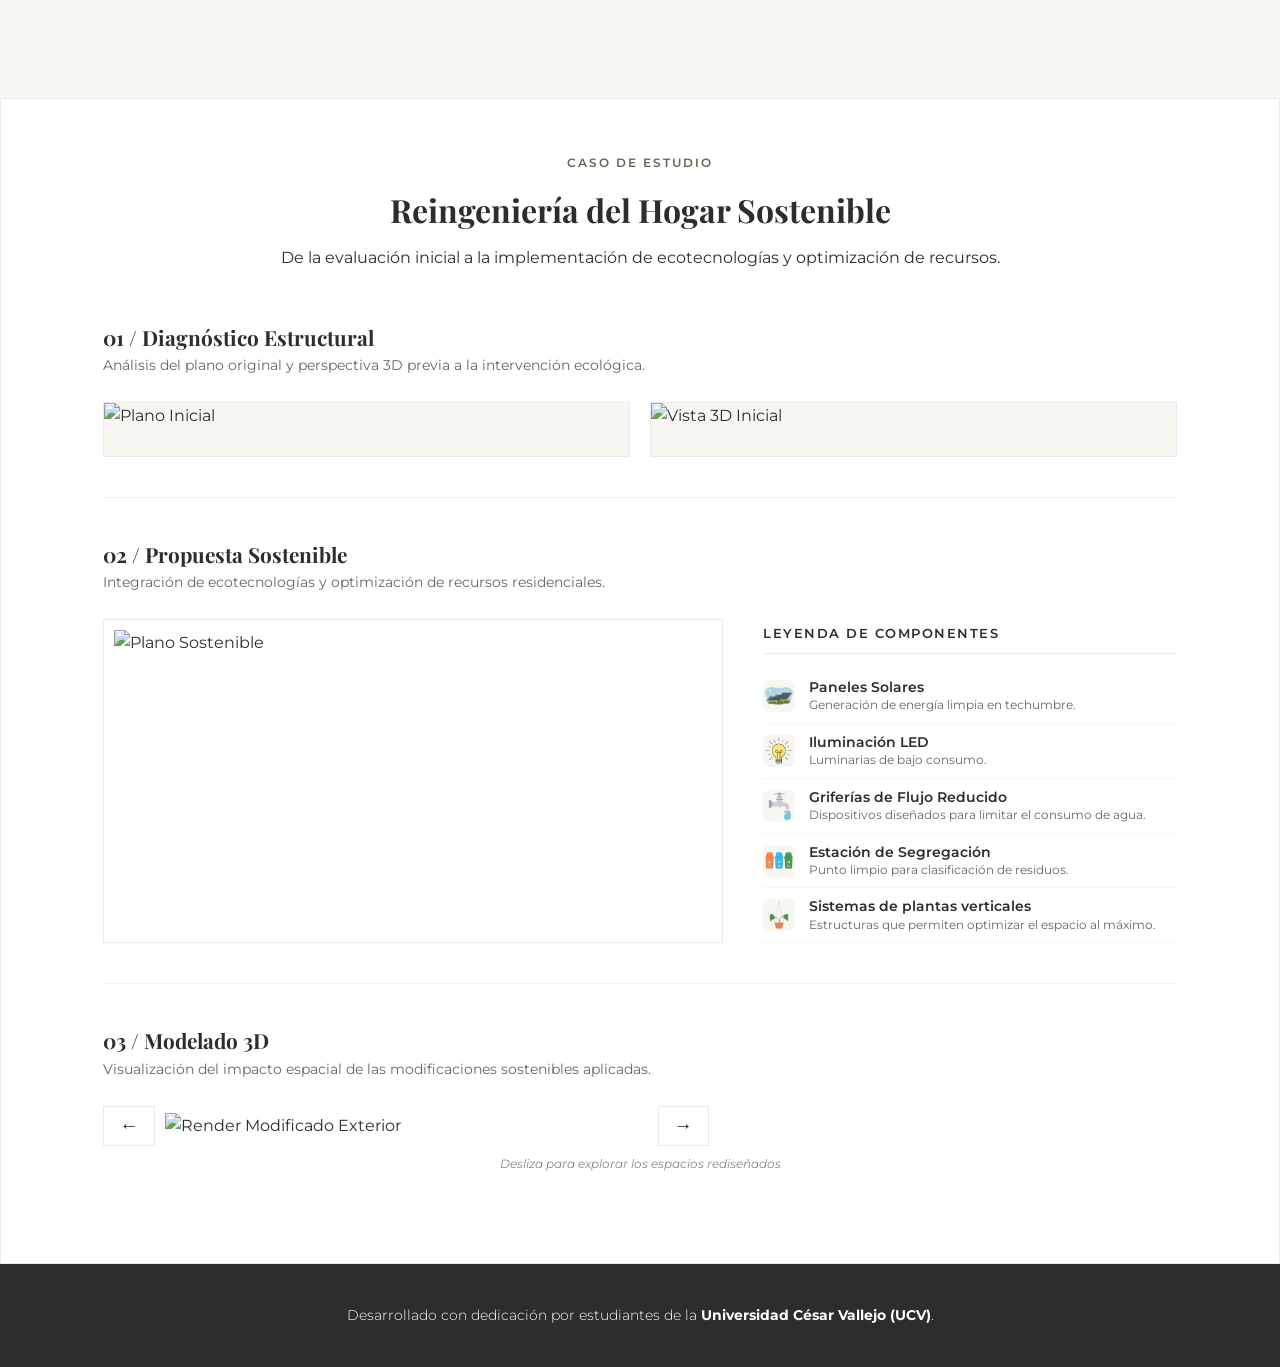
==== commit 241e3de8: "Add files via upload" ====
--- a/decalogos.html
+++ b/decalogos.html
@@ -4,6 +4,7 @@
     <meta charset="UTF-8">
     <meta name="viewport" content="width=device-width, initial-scale=1.0">
     <title>Nuestro Decálogo | Proyecto ODS</title>
+    <link rel="icon" type="image/png" href="assets/logo-ventana.png">
     <link href="https://fonts.googleapis.com/css2?family=Playfair+Display:ital,wght@0,400;0,600;1,400&family=Montserrat:wght@300;400;500&display=swap" rel="stylesheet">
     <link rel="stylesheet" href="css/styles.css">
 </head>
@@ -32,7 +33,7 @@
             <li>
                 <a href="decalogos.html" class="active">
                     <svg class="nav-icon" xmlns="http://www.w3.org/2000/svg" viewBox="0 0 24 24" fill="none" stroke="currentColor" stroke-width="1.5" stroke-linecap="round" stroke-linejoin="round"><path d="M4 19.5v-15A2.5 2.5 0 0 1 6.5 2H20v20H6.5a2.5 2.5 0 0 1-2-2.5z"/><path d="M6 6h10M6 10h10"/></svg>
-                    <span class="nav-text">Decálogo</span>
+                    <span class="nav-text">Actividades</span>
                 </a>
             </li>
             <li>
@@ -183,10 +184,134 @@
         </div>
     </div>
 
+
+<section class="project-showcase">
+        <header class="project-header">
+            <span class="project-tag">Caso de Estudio</span>
+            <h3>Reingeniería del Hogar Sostenible</h3>
+            <p>De la evaluación inicial a la implementación de ecotecnologías y optimización de recursos.</p>
+        </header>
+
+        <div class="project-phase">
+            <div class="phase-meta">
+                <h4>01 / Diagnóstico Estructural</h4>
+                <p>Análisis del plano original y perspectiva 3D previa a la intervención ecológica.</p>
+            </div>
+            <div class="phase-grid">
+                <div class="img-wrapper">
+                    <img src="assets/Plano/CUARTO 1.png" alt="Plano Inicial" class="zoomable-img">
+                    <span class="img-caption">Plano arquitectónico base (Click para ampliar)</span>
+                </div>
+                <div class="img-wrapper">
+                    <img src="assets/Plano/CUARTO 3D.png" alt="Vista 3D Inicial" class="zoomable-img">
+                    <span class="img-caption">Perspectiva 3D estado original</span>
+                </div>
+            </div>
+        </div>
+
+        <hr class="phase-divider">
+
+        <div class="project-phase phase-compact">
+            <div class="phase-meta compact-meta">
+                <h4>02 / Propuesta Sostenible</h4>
+                <p>Integración de ecotecnologías y optimización de recursos residenciales.</p>
+            </div>
+            
+            <div class="phase-split split-balanced">
+                <div class="img-wrapper blueprint-wrapper">
+                    <img src="assets/Plano/CUARTO 2.png" alt="Plano Sostenible" class="zoomable-img">
+                    <span class="img-caption">Distribución técnica (Click para ampliar)</span>
+                </div>
+                
+                <div class="legend-container-refined">
+                    <h5 class="legend-title-refined">Leyenda de Componentes</h5>
+                    <ul class="legend-architectural-compact">
+                        
+                        <li class="legend-item-compact">
+                            <div class="icon-frame-native">
+                                <img src="assets/iconos/5-removebg-preview.png" alt="Panel Solar" class="native-icon-img">
+                            </div>
+                            <div class="legend-text-compact">
+                                <h6>Paneles Solares</h6>
+                                <p>Generación de energía limpia en techumbre.</p>
+                            </div>
+                        </li>
+
+                        <li class="legend-item-compact">
+                            <div class="icon-frame-native">
+                                <img src="assets/iconos/1-removebg-preview (1).png" alt="Iluminación" class="native-icon-img">
+                            </div>
+                            <div class="legend-text-compact">
+                                <h6>Iluminación LED</h6>
+                                <p>Luminarias de bajo consumo.</p>
+                            </div>
+                        </li>
+
+                        <li class="legend-item-compact">
+                            <div class="icon-frame-native">
+                                <img src="assets/iconos/4-removebg-preview.png" alt="Grifería" class="native-icon-img">
+                            </div>
+                            <div class="legend-text-compact">
+                                <h6>Griferías de Flujo Reducido</h6>
+                                <p>Dispositivos diseñados para limitar el consumo de agua.</p>
+                            </div>
+                        </li>
+
+                        <li class="legend-item-compact">
+                            <div class="icon-frame-native">
+                                <img src="assets/iconos/3-removebg-preview.png" alt="Reciclaje" class="native-icon-img">
+                            </div>
+                            <div class="legend-text-compact">
+                                <h6>Estación de Segregación</h6>
+                                <p>Punto limpio para clasificación de residuos.</p>
+                            </div>
+                        </li>
+
+                        <li class="legend-item-compact">
+                            <div class="icon-frame-native">
+                                <img src="assets/iconos/2-removebg-preview.png" alt="Vegetación" class="native-icon-img">
+                            </div>
+                            <div class="legend-text-compact">
+                                <h6>Sistemas de plantas verticales</h6>
+                                <p>Estructuras que permiten optimizar el espacio al máximo.</p>
+                            </div>
+                        </li>
+
+                    </ul>
+                </div>
+            </div>
+        </div>
+
+        <hr class="phase-divider">
+
+        <div class="project-phase">
+            <div class="phase-meta">
+                <h4>03 / Modelado 3D</h4>
+                <p>Visualización del impacto espacial de las modificaciones sostenibles aplicadas.</p>
+            </div>
+            
+            <div class="sleek-carousel-container">
+                <button class="carousel-btn prev-btn">&#8592;</button>
+                <div class="sleek-carousel" id="project-carousel">
+                    <img src="assets/Plano/CUARTO 2-3D.png" alt="Render Modificado Exterior" class="zoomable-img">
+                    <img src="assets/Plano/CUARTO 2-3D-1.png" alt="Render Modificado Interior" class="zoomable-img">
+                </div>
+                <button class="carousel-btn next-btn">&#8594;</button>
+            </div>
+            <span class="img-caption text-center">Desliza para explorar los espacios rediseñados</span>
+        </div>
+    </section>
+
     <footer class="footer">
         <p>Desarrollado con dedicación por estudiantes de la <strong>Universidad César Vallejo (UCV)</strong>.</p>
     </footer>
 
-    <script src="js/decalogo.js"></script>
+
+<div id="lightbox-overlay" class="lightbox-overlay hidden">
+    <span class="close-lightbox">&times;</span>
+    <img id="lightbox-target" src="" alt="Vista Ampliada">
+</div>
+
+<script src="js/decalogo.js"></script>
 </body>
 </html>
--- a/css/styles.css
+++ b/css/styles.css
@@ -438,6 +438,361 @@
 }
 
 
+/* ==========================================================================
+   ================= SECCIÓN: PROYECTO HOGAR SOSTENIBLE =====================
+   ========================================================================== */
+
+/* 1. CONTENEDOR PRINCIPAL Y CABECERA DEL CASO DE ESTUDIO */
+.project-showcase {
+    margin-top: 60px;
+    background-color: #FFFFFF;
+    border: 1px solid #EAEAEA;
+    padding: 50px 8%;
+}
+
+.project-header {
+    text-align: center;
+    margin-bottom: 50px;
+}
+
+.project-tag {
+    font-size: 0.75rem;
+    text-transform: uppercase;
+    letter-spacing: 2px;
+    color: var(--accent-color);
+    font-weight: 600;
+}
+
+.project-header h3 {
+    font-family: var(--font-titulos);
+    font-size: 2rem;
+    color: var(--text-color);
+    margin: 10px 0;
+}
+
+
+/* 2. ESTRUCTURA DE FASES Y SEPARADORES GENERALES */
+.project-phase {
+    margin-bottom: 40px;
+}
+
+.phase-meta {
+    margin-bottom: 25px;
+}
+
+.phase-meta h4 {
+    font-family: var(--font-titulos);
+    font-size: 1.3rem;
+    color: var(--text-color);
+}
+
+.phase-meta p {
+    font-size: 0.9rem;
+    color: #666;
+}
+
+.phase-divider {
+    border: none;
+    height: 1px;
+    background-color: #F0F0F0;
+    margin: 40px 0;
+}
+
+
+/* 3. MAQUETACIÓN VISUAL (GRID, SPLIT Y CONTENEDORES DE IMAGEN) */
+/* Grilla estándar de 2 columnas simétricas (Fase 1: Planos) */
+.phase-grid {
+    display: grid;
+    grid-template-columns: 1fr 1fr;
+    gap: 20px;
+}
+
+/* División estándar asimétrica de 2 columnas */
+.phase-split {
+    display: grid;
+    grid-template-columns: 1.5fr 1fr;
+    gap: 30px;
+    align-items: center;
+}
+
+/* Envoltura premium para imágenes fijas */
+.img-wrapper {
+    position: relative;
+    background-color: #F8F6F0;
+    border: 1px solid #EAEAEA;
+    overflow: hidden;
+}
+
+.text-center { 
+    text-align: center; 
+}
+
+
+/* 4. EFECTOS E INTERACTIVIDAD EN IMÁGENES (ZOOM / LIGHTBOX) */
+.zoomable-img {
+    width: 100%;
+    height: auto;
+    display: block;
+    cursor: zoom-in; /* Indica visualmente que se puede ampliar */
+    transition: transform 0.4s ease;
+}
+
+.zoomable-img:hover {
+    transform: scale(1.03);
+}
+
+.img-caption {
+    display: block;
+    font-size: 0.75rem;
+    color: #888;
+    margin-top: 8px;
+    font-style: italic;
+}
+
+
+/* 5. FASE 02: INTERVENCIÓN RESIDENCIAL (PROPUESTA SOSTENIBLE INTERACTIVA) */
+/* Ajuste de proporción optimizado para mitigar peso visual del plano */
+.phase-split.split-balanced {
+    grid-template-columns: 1.2fr 0.8fr;
+    gap: 40px;
+    align-items: flex-start; /* Evita desajustes en textos cortos alineando al tope */
+}
+
+/* Control y enmarcación estilo paspartú del plano técnico */
+.blueprint-wrapper {
+    max-width: 650px;
+    margin: 0 auto;
+    background-color: #FFFFFF;
+    padding: 10px;
+    border: 1px solid #EAEAEA;
+}
+
+.blueprint-wrapper img {
+    max-height: 380px;
+    width: 100%;
+    object-fit: contain;
+}
+
+/* Estructura del Índice Refinado de Componentes */
+.legend-container-refined {
+    background: transparent;
+    padding-top: 5px;
+}
+
+.legend-title-refined {
+    font-family: var(--font-textos);
+    font-size: 0.8rem;
+    font-weight: 600;
+    text-transform: uppercase;
+    letter-spacing: 1.5px;
+    color: var(--text-color);
+    margin-bottom: 15px;
+    padding-bottom: 8px;
+    border-bottom: 1px solid #EAEAEA;
+}
+
+/* Reseteo general de la lista del índice */
+.legend-architectural-compact {
+    list-style: none;
+    padding: 0;
+    margin: 0;
+}
+
+/* Filas compactas del índice */
+.legend-item-compact {
+    display: flex;
+    align-items: center;
+    gap: 14px;
+    padding: 10px 0;
+    border-bottom: 1px solid #F5F5F3;
+}
+
+/* Marco arquitectónico para albergar los íconos del proyecto */
+.icon-frame-native {
+    width: 32px;
+    height: 32px;
+    display: flex;
+    justify-content: center;
+    align-items: center;
+    background-color: #F8F6F0; /* Contraste crema suave */
+    border-radius: 6px;
+    flex-shrink: 0; /* Evita que el contenedor se deforme */
+}
+
+.native-icon-img {
+    width: 28px;
+    height: 28px;
+    object-fit: contain;
+}
+
+/* Textos informativos de los componentes del plano */
+.legend-text-compact h6 {
+    font-family: var(--font-textos);
+    font-size: 0.85rem;
+    font-weight: 600;
+    color: var(--text-color);
+    margin: 0;
+    line-height: 1.2;
+}
+
+.legend-text-compact p {
+    font-size: 0.75rem;
+    color: #666;
+    margin: 2px 0 0 0;
+    line-height: 1.3;
+}
+
+
+/* 6. FASE 03: VISUALIZACIÓN E IMPLEMENTACIÓN (CARRUSEL MINIMALISTA) */
+.sleek-carousel-container {
+    position: relative;
+    display: flex;
+    align-items: center;
+    gap: 10px;
+}
+
+.sleek-carousel {
+    display: flex;
+    overflow-x: auto;
+    scroll-snap-type: x mandatory;
+    scroll-behavior: smooth;
+    gap: 15px;
+    scrollbar-width: none; /* Oculta barra de navegación en Firefox */
+}
+
+.sleek-carousel::-webkit-scrollbar {
+    display: none; /* Oculta barra de navegación en Chrome, Safari y Edge */
+}
+
+.sleek-carousel img {
+    flex: 0 0 100%; /* Obliga a que cada render tome todo el ancho del carrusel */
+    scroll-snap-align: center;
+}
+
+.carousel-btn {
+    background: transparent;
+    border: 1px solid #EAEAEA;
+    color: var(--text-color);
+    font-size: 1.2rem;
+    padding: 8px 15px;
+    cursor: pointer;
+    transition: background 0.3s;
+}
+
+.carousel-btn:hover {
+    background: #F8F6F0;
+}
+
+
+/* 7. ADAPTABILIDAD RESPONSIVE REFINADA (MÓVILES) */
+@media (max-width: 768px) {
+    /* Unificación de colapso vertical para todas las variantes de grilla */
+    .phase-grid, 
+    .phase-split,
+    .phase-split.split-balanced {
+        grid-template-columns: 1fr;
+        gap: 30px;
+    }
+    
+    /* Liberación de restricciones espaciales en pantallas pequeñas */
+    .blueprint-wrapper {
+        max-width: 100%;
+        padding: 5px;
+    }
+    
+    .blueprint-wrapper img {
+        max-height: none;
+    }
+
+    .project-showcase {
+        padding: 40px 5%;
+    }
+
+    /* Ocultamos los botones físicos: en móvil el usuario interactúa mediante touch (swipe) */
+    .carousel-btn {
+        display: none;
+    }
+}
+
+
+/* ==========================================================================
+   ================= COMPONENTE: LIGHTBOX / MODAL PREMIUM ===================
+   ========================================================================== */
+
+.lightbox-overlay {
+    position: fixed;
+    top: 0;
+    left: 0;
+    width: 100%;
+    height: 100%;
+    background-color: rgba(20, 20, 20, 0.92); /* Fondo oscuro sofisticado */
+    display: flex;
+    justify-content: center;
+    align-items: center;
+    z-index: 3000; /* Asegura que esté por encima del menú y el contenido */
+    opacity: 1;
+    transition: opacity 0.3s ease;
+}
+
+/* Estado oculto indispensable para el JavaScript */
+.lightbox-overlay.hidden {
+    display: none;
+    opacity: 0;
+    pointer-events: none;
+}
+
+/* Contenedor de la imagen ampliada */
+#lightbox-target {
+    max-width: 85%;
+    max-height: 80vh;
+    object-fit: contain;
+    border: 5px solid #FFFFFF; /* Marco paspartú blanco */
+    box-shadow: 0 20px 40px rgba(0, 0, 0, 0.6);
+    animation: zoomInLight 0.3s ease;
+}
+
+/* Botón de cierre (X) */
+.close-lightbox {
+    position: absolute;
+    top: 30px;
+    right: 40px;
+    font-size: 3rem;
+    color: #FFFFFF;
+    cursor: pointer;
+    line-height: 1;
+    transition: color 0.3s, transform 0.3s;
+}
+
+.close-lightbox:hover {
+    color: var(--accent-color);
+    transform: scale(1.1);
+}
+
+/* Animación sutil de apertura */
+@keyframes zoomInLight {
+    from {
+        transform: scale(0.95);
+        opacity: 0;
+    }
+    to {
+        transform: scale(1);
+        opacity: 1;
+    }
+}
+
+/* Ajuste adaptativo para móviles */
+@media (max-width: 768px) {
+    #lightbox-target {
+        max-width: 92%;
+        border: 3px solid #FFFFFF;
+    }
+    .close-lightbox {
+        top: 20px;
+        right: 25px;
+        font-size: 2.5rem;
+    }
+}
+
 /* ================= SECCIÓN PODCAST (SPLIT LAYOUT) ================= */
 .podcast-container {
     display: flex;
@@ -1265,6 +1620,7 @@
 }
 
 
+
 /* ================= RESPONSIVE DESIGN (Celulares) ================= */
 @media (max-width: 768px) {
     .intro-columnas {
@@ -1273,12 +1629,9 @@
     .hero-title {
         font-size: 2.5rem;
     }
-    .nav-links {
-        display: none; /* Aquí luego puedes implementar un menú hamburguesa */
-    }
-}
-
-/* ================= RESPONSIVE: MÓVILES (ESTILO APP PREMIUM) ================= */
+}
+
+/* ================= RESPONSIVE: MÓVILES (BARRA DE NAV OPTIMIZADA) ================= */
 @media (max-width: 768px) {
     
     /* Ocultamos el botón de hamburguesa sobrante */
@@ -1286,82 +1639,131 @@
         display: none !important;
     }
 
-    /* Ajustamos la barra superior para que el logo luzca como una firma de museo */
+    /* Ajustamos la barra superior */
     .navbar {
         padding: 14px 5%;
         justify-content: center;
         border-bottom: 1px solid #EAEAEA;
     }
 
-    /* Construcción de la barra inferior fija */
+    /* CONTENEDOR FLUIDO: Removemos paddings laterales para ganar espacio vital */
     .nav-links {
         position: fixed;
         bottom: 0;
         left: 0;
         width: 100%;
-        height: 68px; /* Un poco más alto para dar respiro al conjunto ícono+texto */
-        background-color: rgba(248, 246, 240, 0.96); /* Crema institucional */
-        backdrop-filter: blur(12px); /* Esmerilado sutil */
-        border-top: 1px solid #E4E2DA; /* Separador fino armónico */
+        height: 68px; 
+        background-color: rgba(248, 246, 240, 0.96); 
+        backdrop-filter: blur(12px); 
+        border-top: 1px solid #E4E2DA; 
         display: flex !important;
         flex-direction: row; 
-        justify-content: space-around; 
+        justify-content: space-between; /* Distribuye de extremo a extremo perfectamente */
         align-items: center;
-        padding: 0 8px;
+        padding: 0; /* 0 píxeles a los lados para aprovechar todo el ancho del teléfono */
         margin: 0;
         z-index: 9999;
     }
 
+    /* SOLUCIÓN MATEMÁTICA: Cada elemento toma exactamente el 20% del ancho del dispositivo */
     .nav-links li {
-        width: auto;
+        flex: 1; 
+        min-width: 0; /* Evita que palabras largas desborden o empujen el bloque */
+        text-align: center;
         margin: 0;
+        padding: 0;
         opacity: 1 !important;
         transform: none !important;
     }
 
-    /* Convertimos el enlace en un contenedor vertical centrado */
+    /* El enlace se expande al 100% de su porción (ese 20% asignado) */
     .nav-links a {
         display: flex;
         flex-direction: column;
         align-items: center;
         justify-content: center;
-        gap: 5px; /* Espaciado interno perfecto entre el ícono y el texto */
-        color: #7A7872; /* Gris intermedio sofisticado para el estado reposo */
+        gap: 4px; /* Reducimos sutilmente de 5px a 4px el espacio ícono-texto */
+        color: #7A7872; 
         text-decoration: none;
         padding: 6px 0;
+        width: 100%;
         transition: color 0.3s ease;
         border-bottom: none !important;
     }
 
-    /* Hacemos visibles los íconos y controlamos sus dimensiones finas */
+    /* Dimensiones finas de los íconos */
     .nav-icon {
         display: block;
         width: 20px;
         height: 20px;
-        stroke: currentColor; /* Obliga al ícono a heredar el color del texto */
+        stroke: currentColor; 
         transition: stroke 0.3s ease;
     }
 
-    /* Tipografía micro-ajustada para los rótulos */
+    /* MICRO-AJUSTE TIPOGRÁFICO: Garantiza la legibilidad sin desbordes */
     .nav-text {
         font-family: var(--font-textos);
-        font-size: 0.62rem; /* Tamaño compacto ultra elegante */
+        font-size: 0.58rem; /* Bajamos sutilmente de 0.62rem a 0.58rem para pantallas pequeñas */
         font-weight: 500;
         text-transform: uppercase;
-        letter-spacing: 0.8px;
-    }
-
-    /* Estado Activo: Cuando el usuario está parado en esa página */
+        letter-spacing: 0.3px; /* Reducimos el espaciado para encajar palabras largas como 'DECÁLOGO' */
+        white-space: nowrap; /* Evita saltos de línea extraños */
+    }
+
+    /* Estados activos */
     .nav-links a.active {
-        color: var(--accent-color); /* Cambia texto e ícono al verde oliva selecto */
+        color: var(--accent-color); 
     }
     
     .nav-links a.active .nav-text {
-        font-weight: 700; /* Le da un ligero peso visual extra sin romper el esquema */
-    }
-
-    /* Colchón preventivo inferior para evitar superposiciones con contenidos */
+        font-weight: 700; 
+    }
+
+    /* Colchón preventivo inferior */
     body {
         padding-bottom: 75px;
     }
+    
+    /* ... (aquí abajo conservas las reglas de .ods-modal-box y el fondo dinámico del modal que reparamos antes) ... */
+}
+
+/* ================= AJUSTE DE IMAGEN EN EL MODAL ODS (MÓVIL) ================= */
+@media (max-width: 768px) {
+    
+    /* ... (aquí mantienes el código de la barra inferior y otros ajustes móviles) ... */
+
+    .ods-modal-box {
+        flex-direction: column;
+        max-height: 85vh; /* Le damos un toque más de aire para que no sature */
+        overflow-y: auto;
+        border-radius: 16px; /* Bordes suaves premium */
+    }
+
+    /* 1. Contenedor de la imagen: flexible y limpio */
+    .ods-modal-media {
+        width: 100%;
+        height: 200px; /* Altura fija ideal para pantallas móviles */
+        background-color: #FFFFFF; /* Fondo blanco limpio por si el ODS no ocupa todo el ancho */
+        display: flex;
+        justify-content: center;
+        align-items: center;
+        padding: 12px; /* Margen interno sutil para que el logo respire y no toque los bordes */
+        overflow: hidden;
+        border-bottom: 1px solid #EAEAEA; /* Línea divisoria fina */
+    }
+
+    /* 2. La imagen: ¡Aquí está la magia! */
+    #modal-ods-img {
+        width: 100%;
+        height: 100%;
+        /* CAMBIO CLAVE: 'contain' obliga a la imagen a mostrarse 100% COMPLETA 
+           sin recortar ni un solo píxel de los textos o números del ODS */
+        object-fit: contain; 
+        display: block;
+    }
+
+    /* Ajuste extra: Espaciado interno para los textos del modal en móvil */
+    .ods-modal-caption {
+        padding: 20px 24px;
+    }
 }
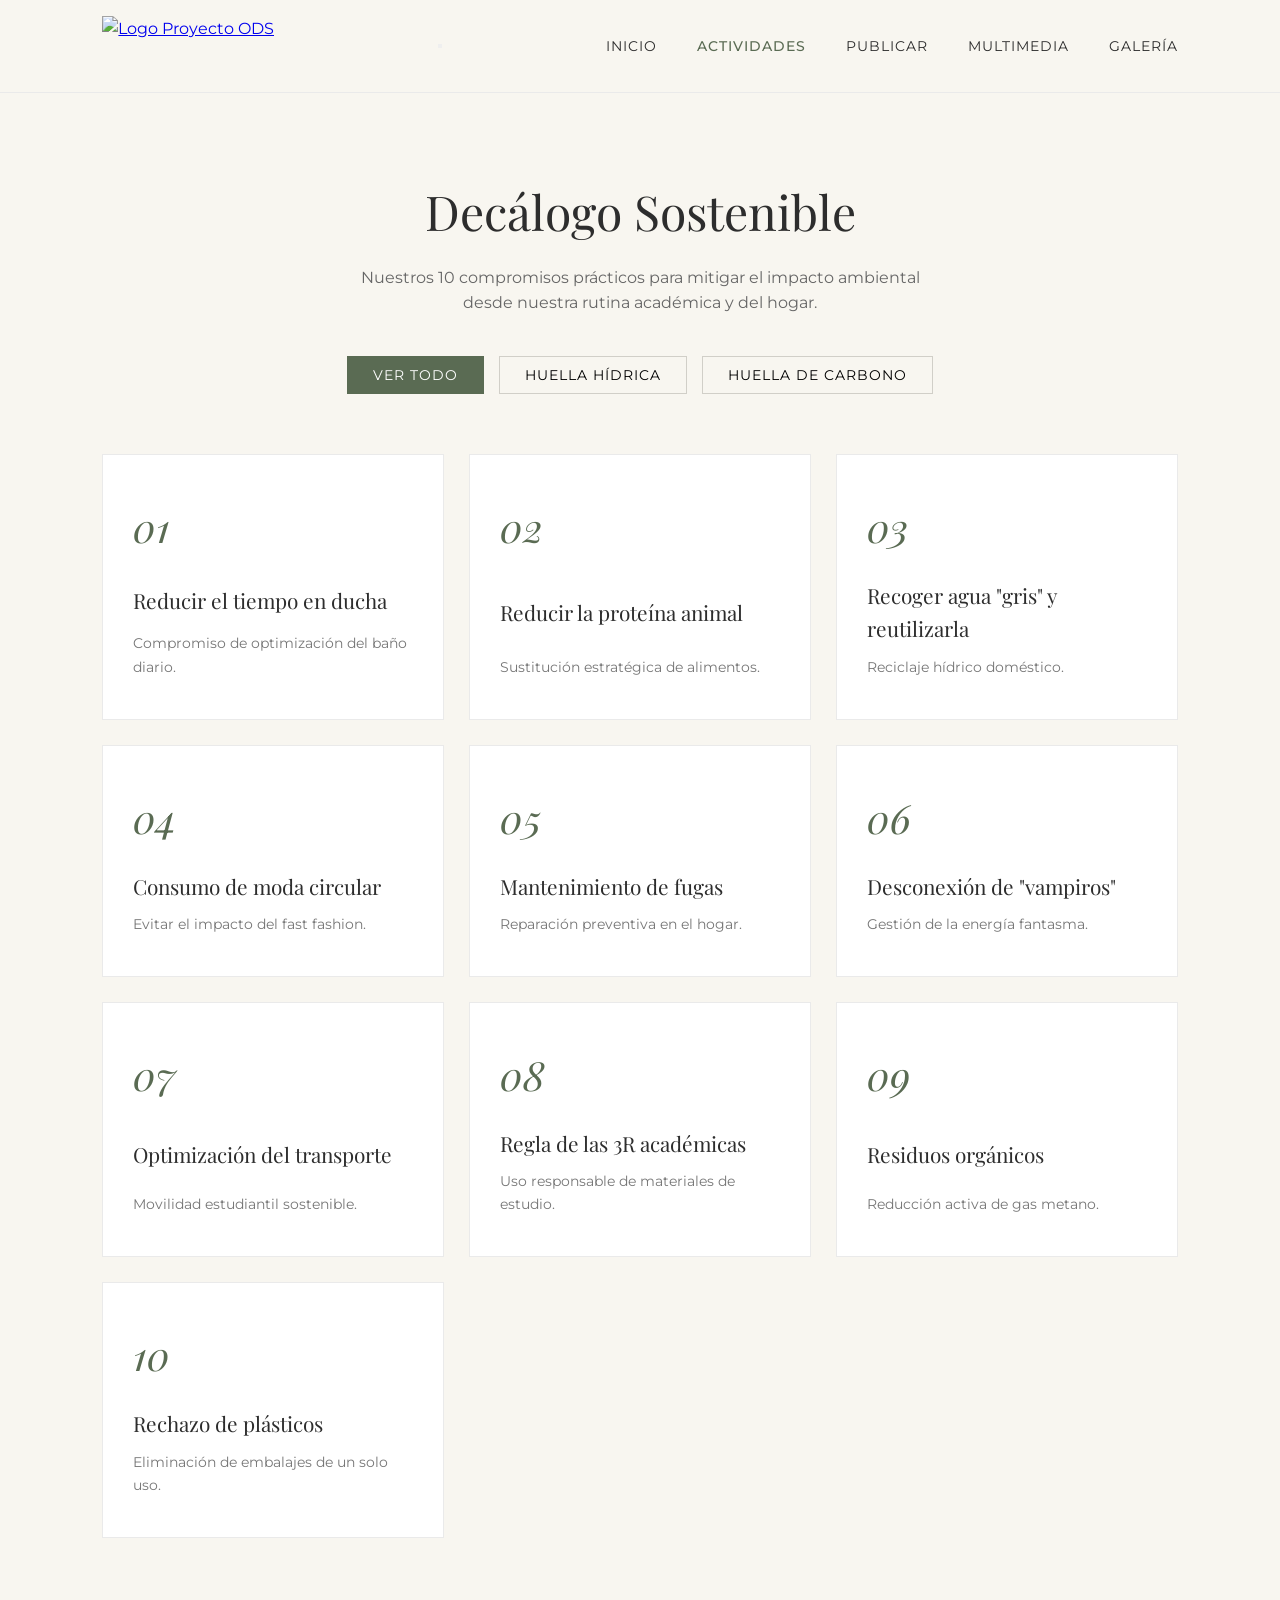
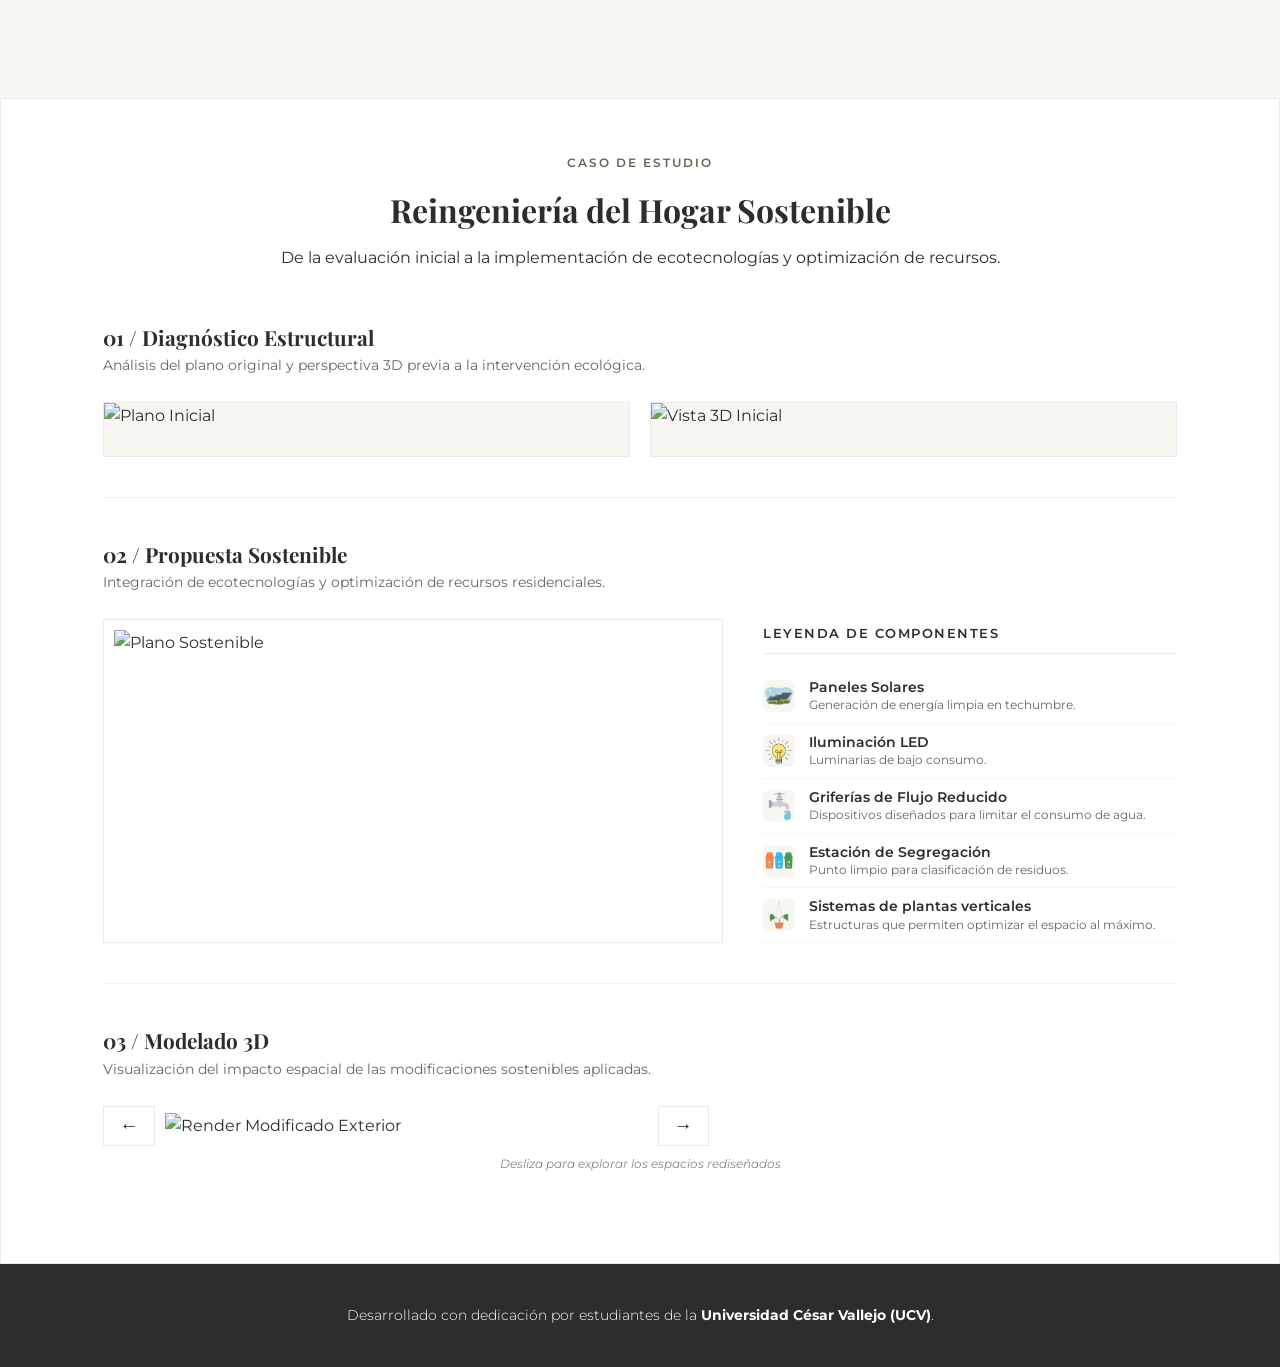
==== commit 7b9da873: "Add files via upload" ====
--- a/decalogos.html
+++ b/decalogos.html
@@ -37,15 +37,18 @@
                 </a>
             </li>
             <li>
-                <a href="podcast.html">
-                    <svg class="nav-icon" xmlns="http://www.w3.org/2000/svg" viewBox="0 0 24 24" fill="none" stroke="currentColor" stroke-width="1.5" stroke-linecap="round" stroke-linejoin="round"><path d="M12 2a3 3 0 0 0-3 3v7a3 3 0 0 0 6 0V5a3 3 0 0 0-3-3Z"/><path d="M19 10v1a7 7 0 0 1-14 0v-1"/><line x1="12" x2="12" y1="19" y2="22"/></svg>
-                    <span class="nav-text">Podcast</span>
-                </a>
-            </li>
-            <li>
-                <a href="videos.html">
+                <a href="interactivo.html">
+                    <svg class="nav-icon" xmlns="http://www.w3.org/2000/svg" viewBox="0 0 24 24" fill="none" stroke="currentColor" stroke-width="2" stroke-linecap="round" stroke-linejoin="round">
+                        <path d="M23 19a2 2 0 0 1-2 2H3a2 2 0 0 1-2-2V8a2 2 0 0 1 2-2h4l2-3h6l2 3h4a2 2 0 0 1 2 2z"></path>
+                        <circle cx="12" cy="13" r="4"></circle>
+                    </svg>
+                    <span class="nav-text">Publicar</span>
+                </a>
+            </li>
+            <li>
+                <a href="multimedia.html">
                     <svg class="nav-icon" xmlns="http://www.w3.org/2000/svg" viewBox="0 0 24 24" fill="none" stroke="currentColor" stroke-width="1.5" stroke-linecap="round" stroke-linejoin="round"><rect width="20" height="15" x="2" y="4" rx="2" ry="2"/><polygon points="10 9 15 11.5 10 14 10 9"/></svg>
-                    <span class="nav-text">Videos</span>
+                    <span class="nav-text">Multimedia</span>
                 </a>
             </li>
             <li>
--- a/css/styles.css
+++ b/css/styles.css
@@ -797,7 +797,7 @@
 .podcast-container {
     display: flex;
     min-height: calc(100vh - 86px - 70px); /* Ajuste dinámico restando Navbar y Footer */
-    background-color: var(--bg-color);
+    background-color: #fff;
 }
 
 /* Bloque de Imagen Ocupa el 45% exacto */
@@ -1617,6 +1617,408 @@
     #modal-ods-titulo {
         font-size: 1.4rem;
     }
+}
+
+
+
+/* ==========================================================================
+   ================= COMPONENTE: MURAL VIRTUAL ESTILO MUSEO =================
+   ========================================================================== */
+
+/* ==========================================================================
+   ================= CABECERA (HERO) DEL MURAL VIRTUAL ======================
+   ========================================================================== */
+.mural-hero {
+    text-align: center;
+    padding: 80px 8% 30px; 
+    background-color: var(--bg-color); 
+    display: flex;
+    flex-direction: column;
+    align-items: center; 
+}
+
+.hero-badge {
+    font-family: var(--font-textos);
+    font-size: 0.85rem;
+    text-transform: uppercase;
+    letter-spacing: 2px;
+    color: var(--accent-color); 
+    font-weight: 600;
+    margin-bottom: 15px;
+}
+
+.hero-title-1 {
+    font-family: var(--font-titulos); 
+    font-size: 2.8rem;
+    font-weight: 600;
+    color: var(--text-color);
+    line-height: 1.2;
+    margin-bottom: 20px;
+    max-width: 800px;
+}
+
+.hero-description {
+    font-family: var(--font-textos); 
+    font-size: 1.05rem;
+    color: #666666;
+    max-width: 650px; 
+    line-height: 1.6;
+    margin-bottom: 35px;
+}
+
+.btn-icon-svg {
+    width: 18px;
+    height: 18px;
+    margin-right: 8px;
+    vertical-align: middle;
+}
+
+/* ================= CONTENEDOR DE LA GALERÍA (AJUSTADO) ================= */
+.mural-section {
+    padding: 0 8% 80px; 
+    background-color: var(--bg-color);
+}
+
+/* Grid de la Galería de Arte */
+.art-mural-grid {
+    display: grid;
+    grid-template-columns: repeat(auto-fill, minmax(280px, 1fr));
+    gap: 35px;
+    margin-top: 50px;
+}
+
+
+/* Tarjetas Individuales (Estilo Cuadro de Exposición) */
+.art-card {
+    background-color: #FFFFFF;
+    border: 1px solid #EAEAEA;
+    border-radius: 0px; /* Esquinas rectas estilo cuadro clásico */
+    overflow: hidden;
+    cursor: pointer;
+    box-shadow: 0 4px 20px rgba(0, 0, 0, 0.02);
+    transition: transform 0.4s cubic-bezier(0.16, 1, 0.3, 1), box-shadow 0.4s ease;
+}
+
+.art-card:hover {
+    transform: translateY(-5px);
+    box-shadow: 0 15px 35px rgba(0, 0, 0, 0.07);
+}
+
+/* Marco del Lienzo */
+.art-card-frame {
+    width: 100%;
+    height: 240px;
+    overflow: hidden;
+    background-color: #F3F3F3;
+    position: relative;
+}
+
+.art-card-frame img {
+    width: 100%;
+    height: 100%;
+    object-fit: cover;
+    transition: transform 0.6s cubic-bezier(0.16, 1, 0.3, 1);
+}
+
+.art-card:hover .art-card-frame img {
+    transform: scale(1.01); /* Zoom elegante idéntico al de tus decálogos */
+}
+
+/* Ficha Técnica de la Obra (Contenido de la Tarjeta) */
+.art-card-details {
+    padding: 20px;
+    background: #FFFFFF;
+}
+
+.art-card-details h4 {
+    font-family: var(--font-titulos);
+    font-size: 1.15rem;
+    color: var(--text-color);
+    margin-bottom: 6px;
+    white-space: nowrap;
+    overflow: hidden;
+    text-overflow: ellipsis;
+}
+
+.art-author-info {
+    font-family: var(--font-textos);
+    font-size: 0.75rem;
+    text-transform: uppercase;
+    letter-spacing: 1px;
+    color: var(--accent-color);
+    font-weight: 500;
+}
+
+/* ================= SISTEMA DE MODALES ELEGANTES ================= */
+.mural-modal {
+    position: fixed;
+    top: 0;
+    left: 0;
+    width: 100%;
+    height: 100%;
+    background-color: rgba(26, 26, 26, 0.6); /* Fondo translúcido oscuro */
+    backdrop-filter: blur(4px);
+    display: flex;
+    justify-content: center;
+    align-items: center;
+    z-index: 1000;
+    padding: 20px;
+    transition: opacity 0.3s ease;
+}
+
+.mural-modal.hidden {
+    display: none;
+    opacity: 0;
+    pointer-events: none;
+}
+
+.mural-modal-box {
+    background-color: var(--bg-color);
+    padding: 40px;
+    position: relative;
+    box-shadow: 0 20px 50px rgba(0,0,0,0.15);
+    max-width: 900px;
+    width: 100%;
+    max-height: 90vh;
+    overflow-y: auto;
+}
+
+/* Caja de Formulario Estilizada */
+.form-box {
+    max-width: 500px;
+    border-radius: 8px;
+}
+
+/* Diseño del Visor de Obras de Arte a Doble Columna */
+.viewer-box {
+    max-width: 850px;
+    padding: 0px; /* Sin padding interno para pegar la imagen al borde */
+    border-radius: 4px;
+    overflow: hidden;
+}
+
+.viewer-content-layout {
+    display: flex;
+    min-height: 450px;
+}
+
+/* Contenedor de la imagen en el modal */
+.viewer-media-frame {
+    flex: 1.2; /* Mantiene la proporción de espacio entre la foto y el texto */
+    background-color: var(--bg-color);
+    display: flex;
+    align-items: center;
+    justify-content: center;
+    overflow: hidden; /* Fundamental: oculta lo que sobresalga de la imagen */
+    padding: 0; /* Asegura que no haya ningún borde interno */
+    margin: 0;
+}
+
+/* La imagen dentro del modal */
+#view-modal-img {
+    width: 100%;
+    height: 100%;
+    object-fit: cover; /* La magia: Rellena el 100% del cuadro sin deformar la foto */
+    object-position: center; /* Asegura que el recorte se haga enfocando el centro de la imagen */
+    display: block; /* Evita pequeños márgenes invisibles que a veces deja el navegador */
+}
+
+.viewer-text-details {
+    flex: 0.9;
+    padding: 45px;
+    background-color: #FFFFFF;
+    display: flex;
+    flex-direction: column;
+    justify-content: center;
+}
+
+/* Tipografía de los Modales */
+.viewer-author-badge {
+    font-family: var(--font-textos);
+    font-size: 0.75rem;
+    text-transform: uppercase;
+    letter-spacing: 1px;
+    color: var(--accent-color);
+    font-weight: 600;
+    margin-bottom: 8px;
+}
+
+.viewer-box h3 {
+    font-family: var(--font-titulos);
+    font-size: 1.8rem;
+    color: var(--text-color);
+    line-height: 1.3;
+}
+
+.viewer-date-label {
+    font-family: var(--font-textos);
+    font-size: 0.8rem;
+    color: #999;
+    margin-top: 4px;
+}
+
+.section-micro-title {
+    font-family: var(--font-textos);
+    font-size: 0.8rem;
+    text-transform: uppercase;
+    font-weight: 600;
+    color: var(--text-color);
+    margin-bottom: 8px;
+    letter-spacing: 0.5px;
+}
+
+.viewer-narrative-text {
+    font-family: var(--font-textos);
+    font-size: 0.9rem;
+    line-height: 1.6;
+    color: #555;
+    white-space: pre-line;
+}
+
+/* Formularios minimalistas */
+.form-group {
+    margin-bottom: 18px;
+}
+
+.form-group label {
+    display: block;
+    font-family: var(--font-textos);
+    font-size: 0.85rem;
+    font-weight: 500;
+    margin-bottom: 6px;
+    color: var(--text-color);
+}
+
+.form-group input[type="text"],
+.form-group textarea {
+    width: 100%;
+    padding: 12px 14px;
+    font-family: var(--font-textos);
+    font-size: 0.9rem;
+    border: 1px solid #D1D1D1;
+    background-color: #FFFFFF;
+    outline: none;
+    transition: border-color 0.3s;
+}
+
+.form-group input[type="text"]:focus,
+.form-group textarea:focus {
+    border-color: var(--accent-color);
+}
+
+/* Subida de Archivos Estilo Botón Galería */
+.custom-file-upload {
+    display: block;
+    text-align: center;
+    padding: 14px;
+    border: 1px dashed var(--accent-color);
+    background-color: rgba(90, 107, 83, 0.03);
+    cursor: pointer;
+    font-family: var(--font-textos);
+    font-size: 0.85rem;
+    font-weight: 500;
+    color: var(--accent-color);
+    transition: background-color 0.3s;
+    margin-top: 10px;
+}
+
+.custom-file-upload:hover {
+    background-color: rgba(90, 107, 83, 0.08);
+}
+
+/* Botón de Cierre Moderno */
+.mural-close-btn {
+    position: absolute;
+    top: 15px;
+    right: 20px;
+    font-size: 2rem;
+    background: none;
+    border: none;
+    color: #888;
+    cursor: pointer;
+    z-index: 10;
+    transition: color 0.2s;
+}
+
+.mural-close-btn:hover {
+    color: var(--text-color);
+}
+
+/* Animaciones Estéticas */
+.animate-slide {
+    animation: slideUp 0.4s cubic-bezier(0.16, 1, 0.3, 1);
+}
+
+.animate-fade {
+    animation: fadeIn 0.4s ease;
+}
+
+@keyframes slideUp {
+    from { transform: translateY(30px); opacity: 0; }
+    to { transform: translateY(0); opacity: 1; }
+}
+
+@keyframes fadeIn {
+    from { opacity: 0; }
+    to { opacity: 1; }
+}
+
+/* ================= DISEÑO ADAPTATIVO (MÓVILES) ================= */
+@media (max-width: 768px) {
+    .viewer-content-layout {
+        flex-direction: column;
+    }
+    .viewer-media-frame h3 {
+        font-size: 1.4rem;
+    }
+    .viewer-text-details {
+        padding: 25px;
+    }
+    .viewer-media-frame img {
+        max-height: 250px;
+    }
+    .mural-modal-box {
+        padding: 25px;
+    }
+}
+
+/* ==========================================================================
+   ================= BOTONES GENERALES ======================================
+   ========================================================================== */
+.btn-primary {
+    background-color: var(--accent-color);
+    color: #FFF;
+    border: none;
+    padding: 12px 30px;
+    font-family: var(--font-textos);
+    font-size: 1rem;
+    cursor: pointer;
+    border-radius: 30px;
+    transition: background-color 0.3s, transform 0.2s;
+    display: inline-block;
+}
+
+.btn-primary:hover {
+    background-color: #3f4a3a;
+    transform: translateY(-2px);
+}
+
+.btn-primary-1 {
+    background-color: var(--accent-color);
+    color: #FFF;
+    border: none;
+    padding: 12px 30px;
+    font-family: var(--font-textos);
+    font-size: 1rem;
+    cursor: pointer;
+    border-radius: 0px;
+    transition: background-color 0.3s, transform 0.2s;
+    display: inline-block;
+}
+
+.btn-primary-1:hover {
+    background-color: #3f4a3a;
+    transform: translateY(-1px);
 }
 
 
